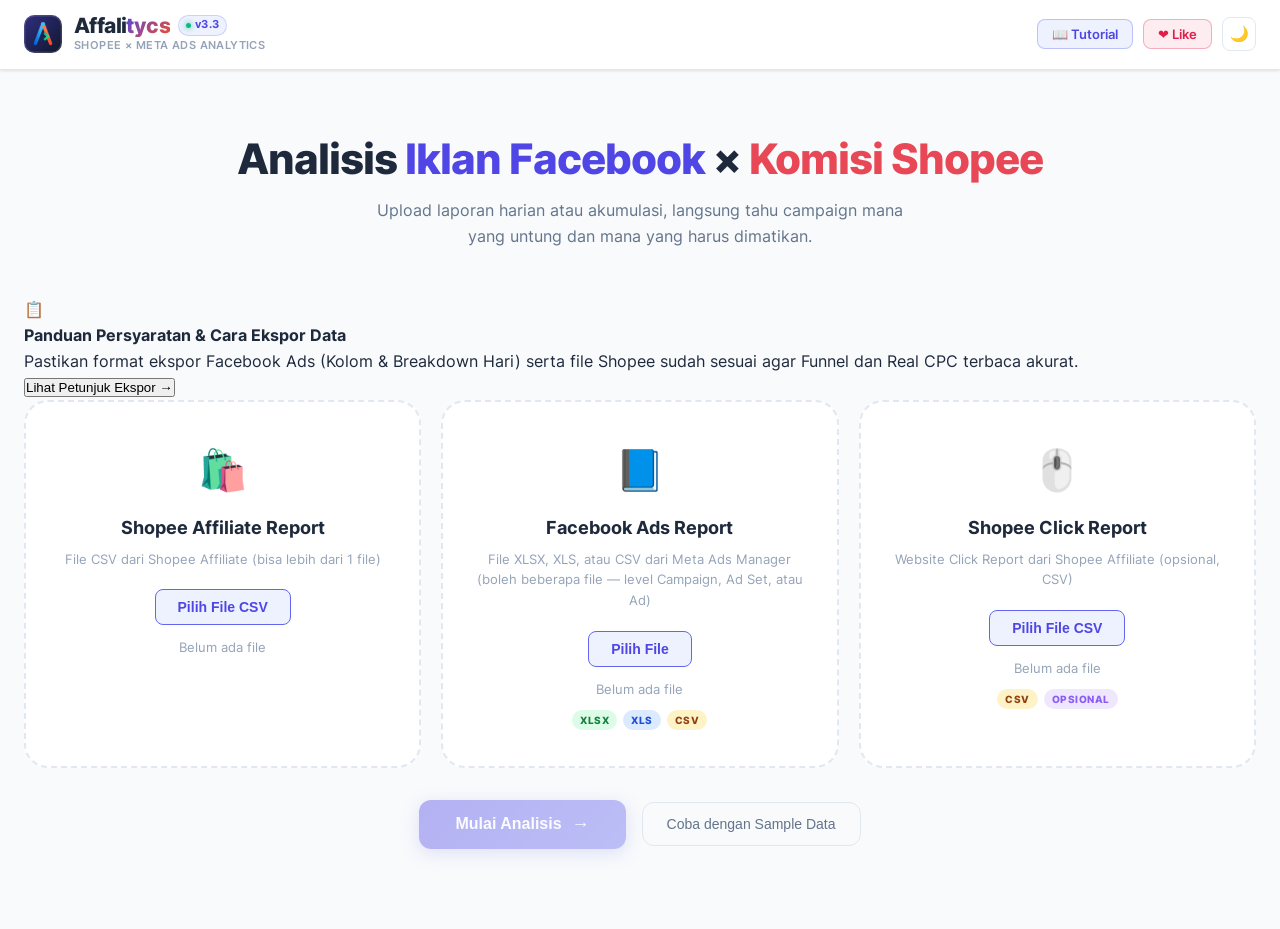
==== index.html @ a9c3dc7d "feat: Affalitycs v3.3 - Like, Tutorial, Custom Fee, Restructured Filter Bar and New Logo" ====
<!DOCTYPE html>
<html lang="id">
<head>
  <meta charset="UTF-8" />
  <meta name="viewport" content="width=device-width, initial-scale=1.0" />
  <title>Affalitycs — Shopee Affiliate × Facebook Ads Dashboard</title>
  <meta name="description" content="Tool analisis ROAS dan profitabilitas untuk Shopee Affiliate yang menggunakan Facebook Ads. Upload dua file, langsung dapat insight." />
  <link rel="icon" href="data:image/svg+xml,%3Csvg xmlns='http://www.w3.org/2000/svg' viewBox='0 0 40 40'%3E%3Crect width='40' height='40' rx='10' fill='%231e1b4b'/%3E%3Cpath d='M12 30L19.5 10.5' stroke='%2338bdf8' stroke-width='3.5' stroke-linecap='round'/%3E%3Cpath d='M20.5 10.5L28 30' stroke='%23ee4d2d' stroke-width='3.5' stroke-linecap='round'/%3E%3Cpath d='M15 22.5H25' stroke='%2310b981' stroke-width='3' stroke-linecap='round'/%3E%3Cpath d='M22.5 19.5L25.5 22.5L22.5 25.5' stroke='%2310b981' stroke-width='2.5' stroke-linecap='round' stroke-linejoin='round'/%3E%3Ccircle cx='20' cy='9.5' r='2' fill='%2338bdf8'/%3E%3C/svg%3E" />
  <link rel="stylesheet" href="style.css?v=20260904n" />
</head>
<body>
  <!-- HEADER -->
  <header class="site-header">
    <div class="container">
      <div class="logo">
        <div class="brand-mark">
          <svg class="brand-icon" viewBox="0 0 40 40" fill="none" xmlns="http://www.w3.org/2000/svg">
            <defs>
              <linearGradient id="bg-grad" x1="0%" y1="0%" x2="100%" y2="100%">
                <stop offset="0%" stop-color="#312e81" />
                <stop offset="100%" stop-color="#0f172a" />
              </linearGradient>
              <linearGradient id="fb-grad" x1="0%" y1="100%" x2="50%" y2="0%">
                <stop offset="0%" stop-color="#0064e0" />
                <stop offset="100%" stop-color="#38bdf8" />
              </linearGradient>
              <linearGradient id="shopee-grad" x1="50%" y1="0%" x2="100%" y2="100%">
                <stop offset="0%" stop-color="#ff7a45" />
                <stop offset="100%" stop-color="#ee4d2d" />
              </linearGradient>
              <linearGradient id="growth-grad" x1="0%" y1="0%" x2="100%" y2="0%">
                <stop offset="0%" stop-color="#10b981" />
                <stop offset="100%" stop-color="#34d399" />
              </linearGradient>
            </defs>
            <rect width="40" height="40" rx="11" fill="url(#bg-grad)" />
            <rect x="0.75" y="0.75" width="38.5" height="38.5" rx="10.25" stroke="rgba(255,255,255,0.15)" stroke-width="1.5" />
            <path d="M12 30L18.5 10C18.8 9 19.5 8.5 20 8.5C20.5 8.5 21.2 9 21.5 10L28 30" stroke="rgba(255,255,255,0.08)" stroke-width="3.5" stroke-linecap="round" />
            <path d="M12 30L19.5 10.5" stroke="url(#fb-grad)" stroke-width="3.5" stroke-linecap="round" />
            <path d="M20.5 10.5L28 30" stroke="url(#shopee-grad)" stroke-width="3.5" stroke-linecap="round" />
            <circle cx="20" cy="9.5" r="2.2" fill="#38bdf8" />
            <path d="M15 22.5H25" stroke="url(#growth-grad)" stroke-width="3" stroke-linecap="round" />
            <path d="M22 19.5L25.5 22.5L22 25.5" stroke="url(#growth-grad)" stroke-width="2.5" stroke-linecap="round" stroke-linejoin="round" />
          </svg>
        </div>
        <div class="logo-details">
          <div class="logo-brand-row">
            <span class="logo-text">Affali<span class="logo-accent">tycs</span></span>
            <span class="logo-badge">v3.3</span>
          </div>
          <span class="logo-subline">Shopee × Meta Ads Analytics</span>
        </div>
      </div>
      <div class="header-meta">
        <button type="button" class="btn-header-action btn-tutorial" onclick="openTutorialModal()" title="Tutorial & Panduan Penggunaan">📖 Tutorial</button>
        <button type="button" class="btn-header-action btn-like" onclick="openLikeModal()" title="Doa & Dukungan untuk Pembuat">❤️ Like</button>
        <button type="button" class="theme-toggle" id="theme-toggle" onclick="toggleTheme()" title="Ganti tema terang/gelap">🌙</button>
      </div>
    </div>
  </header>

  <!-- UPLOAD SECTION -->
  <section id="section-upload" class="section-upload">
    <div class="container">
      <div class="upload-hero">
        <h1>Analisis <span class="accent">Iklan Facebook</span> × <span class="accent2">Komisi Shopee</span></h1>
        <p class="upload-subtitle">Upload laporan harian atau akumulasi, langsung tahu campaign mana yang untung dan mana yang harus dimatikan.</p>
      </div>

      <!-- BANNER LANJUTKAN SESI -->
      <div id="resume-banner" class="resume-banner" style="display:none">
        <div class="resume-icon">💾</div>
        <div class="resume-text" id="resume-text"></div>
        <div class="resume-actions">
          <button class="btn-analyze" style="padding:9px 18px;font-size:14px" onclick="restoreSession()">Lanjutkan Sesi →</button>
          <button class="btn-demo" onclick="dismissResume()">Mulai Baru</button>
        </div>
      </div>

      <div class="guide-banner">
        <div class="guide-banner-info">
          <span class="guide-banner-icon">📋</span>
          <div>
            <strong>Panduan Persyaratan & Cara Ekspor Data</strong>
            <p>Pastikan format ekspor Facebook Ads (Kolom & Breakdown Hari) serta file Shopee sudah sesuai agar Funnel dan Real CPC terbaca akurat.</p>
          </div>
        </div>
        <button type="button" class="btn-guide" onclick="openGuideModal()">Lihat Petunjuk Ekspor →</button>
      </div>

      <div class="upload-grid">
        <!-- Shopee Affiliate CSV -->
        <div class="upload-card" id="drop-shopee">
          <div class="upload-icon">🛍️</div>
          <div class="upload-label">Shopee Affiliate Report</div>
          <div class="upload-hint">File CSV dari Shopee Affiliate (bisa lebih dari 1 file)</div>
          <input type="file" id="file-shopee" accept=".csv" multiple hidden />
          <button class="btn-upload" onclick="document.getElementById('file-shopee').click()">Pilih File CSV</button>
          <div class="upload-status" id="status-shopee">Belum ada file</div>
        </div>

        <!-- Facebook Ads XLSX / XLS / CSV -->
        <div class="upload-card" id="drop-fb">
          <div class="upload-icon">📘</div>
          <div class="upload-label">Facebook Ads Report</div>
          <div class="upload-hint">File XLSX, XLS, atau CSV dari Meta Ads Manager (boleh beberapa file — level Campaign, Ad Set, atau Ad)</div>
          <input type="file" id="file-fb" accept=".xlsx,.xls,.csv" multiple hidden />
          <button class="btn-upload" onclick="document.getElementById('file-fb').click()">Pilih File</button>
          <div class="upload-status" id="status-fb">Belum ada file</div>
          <div class="upload-format-tags">
            <span class="format-tag xlsx">XLSX</span>
            <span class="format-tag xls">XLS</span>
            <span class="format-tag csv">CSV</span>
          </div>
        </div>

        <!-- Shopee Website Click Report -->
        <div class="upload-card" id="drop-clicks">
          <div class="upload-icon">🖱️</div>
          <div class="upload-label">Shopee Click Report</div>
          <div class="upload-hint">Website Click Report dari Shopee Affiliate (opsional, CSV)</div>
          <input type="file" id="file-clicks" accept=".csv" multiple hidden />
          <button class="btn-upload" onclick="document.getElementById('file-clicks').click()">Pilih File CSV</button>
          <div class="upload-status" id="status-clicks">Belum ada file</div>
          <div class="upload-format-tags">
            <span class="format-tag csv">CSV</span>
            <span class="format-tag" style="background:rgba(139,92,246,0.15);color:#8b5cf6">OPSIONAL</span>
          </div>
        </div>
      </div>

      <div class="upload-actions">
        <button class="btn-analyze" id="btn-analyze" disabled onclick="runAnalysis()">
          <span>Mulai Analisis</span>
          <span class="btn-arrow">→</span>
        </button>
        <button class="btn-demo" onclick="loadDemoData()">Coba dengan Sample Data</button>
      </div>
    </div>
  </section>

  <!-- GUIDE MODAL -->
  <div id="guide-modal" class="modal-overlay" style="display:none">
    <div class="modal-box guide-modal-box">
      <div class="modal-header">
        <div style="display:flex;justify-content:space-between;align-items:center;">
          <h2>📘 Panduan Persyaratan Data Affalitycs</h2>
          <button type="button" class="modal-close" onclick="closeGuideModal()">✕</button>
        </div>
        <p>Ikuti checklist berikut saat mengunduh data agar semua metrik (Campaign, Ad Set, Ad, Real CPC, dan Kebocoran Trafik) terhitung otomatis.</p>
      </div>
      <div class="guide-modal-content">
        <!-- Section 1: Facebook Ads -->
        <div class="guide-card">
          <div class="guide-card-head">
            <span class="guide-badge fb">1. Facebook Ads Report</span>
            <span class="guide-req wajib">WAJIB</span>
          </div>
          <ol class="guide-steps">
            <li>Buka <strong>Meta Ads Manager</strong> lalu masuk ke tab <strong>Iklan (Ads)</strong>.</li>
            <li>Buka menu <strong>Kolom (Columns)</strong> ➔ pilih <strong>Sesuaikan Kolom (Customize Columns)</strong>.</li>
            <li>Centang kolom-kolom berikut:
              <div class="guide-tags">
                <span class="gtag">Campaign name</span>
                <span class="gtag">Ad set name</span>
                <span class="gtag">Ad name (Tag Shopee)</span>
                <span class="gtag">Amount spent</span>
                <span class="gtag">Link clicks</span>
                <span class="gtag">Landing page views</span>
                <span class="gtag">Impressions</span>
                <span class="gtag">CPC</span>
                <span class="gtag">CTR</span>
              </div>
            </li>
            <li>Buka menu <strong>Rincian (Breakdown)</strong> ➔ <strong>Berdasarkan Waktu (By Time)</strong> ➔ pilih <strong>Hari (Day)</strong> <em>(sangat disarankan untuk akurasi harian)</em>.</li>
            <li>Klik tombol <strong>Ekspor</strong> ➔ simpan dalam format <code>.xlsx</code> atau <code>.csv</code>.</li>
          </ol>
        </div>

        <!-- Section 2: Shopee Conversion Report -->
        <div class="guide-card">
          <div class="guide-card-head">
            <span class="guide-badge shopee">2. Shopee Affiliate Report (Komisi)</span>
            <span class="guide-req wajib">WAJIB</span>
          </div>
          <ol class="guide-steps">
            <li>Buka portal <strong>Shopee Affiliate Program</strong>.</li>
            <li>Pilih menu <strong>Laporan</strong> ➔ <strong>Laporan Konversi</strong>.</li>
            <li>Tentukan <strong>rentang tanggal</strong> yang sama dengan periode iklan Facebook Anda.</li>
            <li>Pastikan saat membuat link affiliate, Anda menyematkan Sub_ID pada <code>Tag_link1</code> atau <code>Tag_link3</code> (contoh: <code>gacoan01</code>, <code>pamper03</code>).</li>
            <li>Klik tombol <strong>Ekspor</strong> dan unduh file <code>.csv</code>.</li>
          </ol>
        </div>

        <!-- Section 3: Shopee Click Report -->
        <div class="guide-card">
          <div class="guide-card-head">
            <span class="guide-badge clicks">3. Shopee Website Click Report</span>
            <span class="guide-req opsional">SANGAT DISARANKAN</span>
          </div>
          <ol class="guide-steps">
            <li>Di portal <strong>Shopee Affiliate Program</strong>, buka menu <strong>Laporan</strong> ➔ <strong>Laporan Klik Situs Web</strong>.</li>
            <li>Pilih rentang tanggal yang sama lalu klik <strong>Ekspor</strong> (file <code>.csv</code>).</li>
            <li><strong>Manfaat file ini:</strong> Mengukur berapa klik iklan FB yang <em>benar-benar mendarat</em> di Shopee untuk menghitung <strong>Real CPC</strong> dan <strong>% Klik Hilang (Bocor)</strong> secara akurat.</li>
          </ol>
        </div>
      </div>
      <div class="modal-actions">
        <button type="button" class="btn-primary" onclick="closeGuideModal()">Saya Mengerti, Tutup Panduan</button>
      </div>
    </div>
  </div>

  <!-- LIKE & SUPPORT MODAL -->
  <div id="like-modal" class="modal-overlay" style="display:none">
    <div class="modal-box like-modal-box">
      <div class="like-modal-content">
        <div class="like-heart-icon">❤️</div>
        <h2>Terima Kasih Banyak!</h2>
        <p class="like-main-text">
          Jika tools <strong>Affalitycs</strong> ini bermanfaat untuk memantau performa iklan dan mengoptimalkan komisi Shopee Affiliate Anda, <strong>cukup doakan saja pembuat agar senantiasa diberikan kesehatan jasmani & rohani, keberkahan rezeki, serta kemudahan dalam berkarya.</strong>
        </p>
        <div class="like-prayer-quote">
          🤲 <em>"Semoga ikhtiar dan bisnis affiliate kita semua dilipatgandakan hasilnya serta membawa berkah berlimpah."</em>
        </div>
        <div class="like-modal-actions">
          <button type="button" class="btn-primary btn-prayer" onclick="submitPrayer()">Aamiin Ya Rabbal Alamin 🤲</button>
          <button type="button" class="btn-ghost" onclick="closeLikeModal()">Tutup</button>
        </div>
      </div>
    </div>
  </div>

  <!-- TUTORIAL MODAL -->
  <div id="tutorial-modal" class="modal-overlay" style="display:none">
    <div class="modal-box tutorial-modal-box">
      <div class="modal-header">
        <div style="display:flex;justify-content:space-between;align-items:center;">
          <h2>📖 Tutorial & Petunjuk Penggunaan Affalitycs</h2>
          <button type="button" class="modal-close" onclick="closeTutorialModal()">✕</button>
        </div>
        <p>Panduan praktis mulai dari persiapan data hingga strategi membaca dashboard untuk meningkatkan profit affiliate Anda.</p>
      </div>
      <div class="tutorial-modal-content">
        
        <!-- Tab Nav Tutorial -->
        <div class="tutorial-tabs">
          <button type="button" class="tut-tab-btn active" onclick="switchTutTab('tut-data', this)">📥 1. Siapkan File</button>
          <button type="button" class="tut-tab-btn" onclick="switchTutTab('tut-funnel', this)">🔍 2. Funnel & Bocor</button>
          <button type="button" class="tut-tab-btn" onclick="switchTutTab('tut-master', this)">📊 3. Master Decision</button>
          <button type="button" class="tut-tab-btn" onclick="switchTutTab('tut-features', this)">⚡ 4. Fitur Cepat</button>
        </div>

        <!-- Tab 1: Persiapan Data -->
        <div id="tut-data" class="tut-pane active">
          <div class="guide-card">
            <div class="guide-card-head">
              <span class="guide-badge fb">📘 1. Facebook Ads Report</span>
              <span class="guide-req wajib">WAJIB</span>
            </div>
            <p style="font-size:13px;color:var(--text-secondary);margin-bottom:8px;">Ekspor dari <strong>Meta Ads Manager</strong> pada level <strong>Iklan (Ads)</strong>:</p>
            <ol class="guide-steps">
              <li>Buka menu <strong>Kolom</strong> ➔ <strong>Sesuaikan Kolom</strong> ➔ Centang: <code>Campaign name</code>, <code>Ad set name</code>, <code>Ad name</code>, <code>Amount spent</code>, <code>Link clicks</code>, <code>Landing page views</code>, <code>Impressions</code>, <code>CPC</code>, <code>CTR</code>.</li>
              <li>Buka menu <strong>Rincian (Breakdown)</strong> ➔ <strong>Berdasarkan Waktu</strong> ➔ pilih <strong>Hari (Day)</strong>.</li>
              <li>Klik <strong>Ekspor</strong> ➔ simpan format <code>.xlsx</code> atau <code>.csv</code>.</li>
            </ol>
          </div>

          <div class="guide-card" style="margin-top:12px;">
            <div class="guide-card-head">
              <span class="guide-badge shopee">🛍️ 2. Shopee Affiliate Report (Komisi)</span>
              <span class="guide-req wajib">WAJIB</span>
            </div>
            <p style="font-size:13px;color:var(--text-secondary);margin-bottom:8px;">Ekspor dari portal <strong>Shopee Affiliate Program</strong>:</p>
            <ol class="guide-steps">
              <li>Pilih menu <strong>Laporan</strong> ➔ <strong>Laporan Konversi</strong>.</li>
              <li>Tentukan rentang tanggal yang sama dengan iklan FB Anda ➔ Klik <strong>Ekspor (.csv)</strong>.</li>
              <li><em>Tips:</em> Saat membuat link affiliate di Shopee, sematkan Sub_ID pada <code>Tag_link1</code> (contoh: <code>gacoan01</code>, <code>pamper03</code>) yang cocok dengan nama Ad Facebook Anda.</li>
            </ol>
          </div>

          <div class="guide-card" style="margin-top:12px;">
            <div class="guide-card-head">
              <span class="guide-badge clicks">🌐 3. Shopee Website Click Report</span>
              <span class="guide-req opsional">SANGAT DISARANKAN</span>
            </div>
            <p style="font-size:13px;color:var(--text-secondary);margin-bottom:8px;">Dari portal Shopee Affiliate ➔ menu <strong>Laporan Klik Situs Web</strong> ➔ Ekspor (.csv).</p>
            <p style="font-size:12.5px;color:var(--text-muted);"><em>Fungsi vital:</em> Mengukur berapa klik FB yang benar-benar mendarat di Shopee untuk menghitung <strong>Real CPC</strong> dan <strong>% Kebocoran Trafik</strong>.</p>
          </div>
        </div>

        <!-- Tab 2: Funnel & Kebocoran -->
        <div id="tut-funnel" class="tut-pane" style="display:none;">
          <div class="guide-card">
            <h4 style="font-size:14.5px;font-weight:700;color:var(--text-primary);margin-bottom:6px;">🔍 Memahami Funnel Konversi 3-Tahap</h4>
            <p style="font-size:13px;color:var(--text-secondary);line-height:1.6;">
              Banyak pengiklan FB hanya terpaku pada <strong>CPC FB murah</strong> (misal Rp 100/klik), tetapi tidak menyadari banyak klik yang gagal memuat link Shopee.
            </p>
            <div style="background:var(--bg-card);border:1px solid var(--border);border-radius:10px;padding:12px 16px;margin:12px 0;font-size:13px;line-height:1.6;">
              <div><strong>1. Klik Iklan FB</strong> ➔ Jumlah klik link yang dicatat Meta.</div>
              <div style="color:var(--accent-red);margin:4px 0 4px 16px;">⬇ <em>Kebocoran (% Bocor): Pengunjung mental di tengah jalan sebelum membuka Shopee.</em></div>
              <div><strong>2. Klik Sampai Shopee</strong> ➔ Pengunjung yang sukses membuka halaman produk di Shopee.</div>
              <div style="color:var(--primary);margin:4px 0 4px 16px;">⬇ <em>Shopee CVR: Rasio checkout dari pengunjung yang sudah masuk.</em></div>
              <div><strong>3. Pesanan (Orders)</strong> ➔ Pesanan valid yang menghasilkan komisi affiliate.</div>
            </div>
            <p style="font-size:13px;color:var(--text-secondary);">
              <strong>Real CPC</strong> = Biaya riil per 1 pengunjung yang mendarat di Shopee. Jika kebocoran tinggi (misal 50%), maka Real CPC Anda sebenarnya 2x lipat lebih mahal daripada CPC FB!
            </p>
          </div>
        </div>

        <!-- Tab 3: Master Decision Table -->
        <div id="tut-master" class="tut-pane" style="display:none;">
          <div class="guide-card">
            <h4 style="font-size:14.5px;font-weight:700;color:var(--text-primary);margin-bottom:6px;">📊 Cara Mengevaluasi Iklan di Master Table</h4>
            <ul class="guide-steps">
              <li><strong>Kolom Campaign Sticky</strong>: Saat menggeser tabel ke kanan, nama campaign tetap terkunci di kiri.</li>
              <li><strong>Alur Funnel Alami</strong>: <code>Spend</code> ➔ <code>Klik FB</code> ➔ <code>Klik Shopee</code> ➔ <code>% Bocor</code> ➔ <code>Orders</code> ➔ <code>CPC FB</code> ➔ <code>Real CPC</code> ➔ <code>CPO</code> ➔ <code>Komisi</code> ➔ <code>Profit</code> ➔ <code>ROAS</code>.</li>
              <li><strong>Default Sort Spend Terbesar</strong>: Iklan dengan biaya terbesar otomatis di atas karena memiliki risiko modal tertinggi.</li>
              <li><strong>Indikator ROAS</strong>:
                <br>• <span style="color:#10b981;font-weight:700;">ROAS ≥ 2x (Hijau)</span>: Sangat menguntungkan, siap scale up budget.
                <br>• <span style="color:#f59e0b;font-weight:700;">ROAS 1x - 2x (Kuning)</span>: Break-even / untung tipis, optimasi materi iklan & kebocoran link.
                <br>• <span style="color:#ef4444;font-weight:700;">ROAS &lt; 1x (Merah)</span>: Rugi (biaya iklan melebihi komisi), pertimbangkan untuk dimatikan.
              </li>
            </ul>
          </div>
        </div>

        <!-- Tab 4: Fitur Cepat -->
        <div id="tut-features" class="tut-pane" style="display:none;">
          <div class="guide-card">
            <h4 style="font-size:14.5px;font-weight:700;color:var(--text-primary);margin-bottom:6px;">⚡ Fitur Cepat untuk Optimasi Harian</h4>
            <div style="display:flex;flex-direction:column;gap:12px;margin-top:10px;">
              <div>
                <strong style="color:var(--primary);">🎯 Drill-Down Campaign ke Produk:</strong>
                <p style="font-size:13px;color:var(--text-secondary);margin:2px 0 0;">Klik nama campaign di kolom pertama Master Table (misal <code>cp03 ↗</code>). Layar akan otomatis menggulir ke Tabel Produk dan menyaring produk yang terjual lewat campaign tersebut.</p>
              </div>
              <div>
                <strong style="color:#10b981;">📋 Salin Ringkasan (WA):</strong>
                <p style="font-size:13px;color:var(--text-secondary);margin:2px 0 0;">Klik tombol Salin Ringkasan di bar atas. Semua ringkasan performa otomatis tersalin rapi dengan format WhatsApp siap kirim ke tim/grup.</p>
              </div>
              <div>
                <strong style="color:#f59e0b;">➕ Custom Pajak / Fee Akun (%):</strong>
                <p style="font-size:13px;color:var(--text-secondary);margin:2px 0 0;">Jika Anda menyewa akun agency (misal fee 5%) atau terkena PPN 11%, masukkan persentasenya di kotak input. Seluruh biaya, profit, dan ROAS langsung terhitung ulang secara presisi.</p>
              </div>
              <div>
                <strong style="color:#8b5cf6;">🕒 Jam Emas (Golden Hours):</strong>
                <p style="font-size:13px;color:var(--text-secondary);margin:2px 0 0;">Pantau jam berapa klik pengunjung berkonversi menjadi pesanan (00 - 23 WIB) untuk menentukan jadwal tayang iklan yang paling menguntungkan.</p>
              </div>
            </div>
          </div>
        </div>

      </div>
      <div class="modal-actions">
        <button type="button" class="btn-primary" onclick="closeTutorialModal()">Tutup Tutorial</button>
      </div>
    </div>
  </div>

  <!-- MAPPING MODAL -->
  <div id="mapping-modal" class="modal-overlay" style="display:none">
    <div class="modal-box">
      <div class="modal-header">
        <h2>🔗 Hubungkan Tag Shopee & Iklan Facebook (Mapping)</h2>
        <p>Beberapa Tag dari Shopee (<code>Tag_link1</code> / <code>Tag_link3</code>) tidak cocok otomatis dengan nama di Facebook Ads. Tentukan pasangannya di bawah ini agar <strong>Spend & Komisi</strong> terhubung, atau klik <strong>Lewati</strong> jika tag tersebut adalah traffic organik.</p>
      </div>
      <div id="mapping-rows" class="mapping-rows"></div>
      <div class="modal-actions">
        <button class="btn-secondary" onclick="skipMapping()">Lewati (Gunakan Tag Apa Adanya)</button>
        <button class="btn-primary" onclick="applyMapping()">Terapkan Mapping →</button>
      </div>
    </div>
  </div>

  <!-- DASHBOARD -->
  <section id="section-dashboard" class="section-dashboard" style="display:none">
    <div class="container">

      <!-- Control Bar -->
      <div class="filter-bar">
        <div class="filter-group">
          <!-- 1. Range Picker Tanggal -->
          <div class="range-wrap">
            <button type="button" class="range-btn" id="range-btn" onclick="toggleRangePicker(event)" title="Pilih rentang tanggal data untuk dianalisis">📅 Semua tanggal</button>
            <div class="range-panel" id="range-panel" style="display:none"></div>
          </div>

          <!-- 2. Input Pajak / Fee Kustom -->
          <div class="tax-fee-wrap" title="Tambahan biaya iklan (misal: PPN 11%, sewa akun agency, fee payment, dll.)">
            <span class="tax-fee-label">➕ Pajak / Fee:</span>
            <div class="tax-fee-input-box">
              <input type="number" id="tax-fee-input" min="0" max="100" step="0.5" value="0" placeholder="0" oninput="applyFilters()" />
              <span class="tax-fee-pct">%</span>
            </div>
          </div>

          <!-- 3. Toggle Order Valid Saja -->
          <label class="valid-orders-wrap" title="Order berstatus Belum Dibayar / Dibatalkan / Dikembalikan tidak dihitung sebagai pesanan">
            <input type="checkbox" id="valid-orders-toggle" checked onchange="applyFilters()" />
            <span>Order valid saja</span>
          </label>

          <!-- 4. Tombol Reset Filter Cepat -->
          <button type="button" class="btn-reset-filter" onclick="resetFilters()" title="Reset semua filter tanggal dan fee ke default">↺ Reset</button>

          <!-- Hidden Date Inputs (Sumber Kebenaran Filter) -->
          <input type="date" id="filter-start" style="display:none" />
          <input type="date" id="filter-end" style="display:none" />
        </div>

        <div class="filter-actions">
          <button class="btn-ghost btn-copy-wa" onclick="copyWaSummary()" title="Salin ringkasan laporan ke format WhatsApp / Catatan">📋 Salin Ringkasan (WA)</button>
          <button class="btn-ghost" onclick="exportExcel()" title="Unduh laporan lengkap dalam format Excel .xlsx">📗 Excel</button>
          
          <!-- Dropdown Tindakan Tambahan -->
          <div class="dropdown-wrap" id="dropdown-more-wrap">
            <button type="button" class="btn-ghost dropdown-trigger" onclick="toggleMoreMenu(event)" title="Menu tindakan tambahan">⋯ Lainnya ▾</button>
            <div class="dropdown-menu" id="dropdown-more-menu" style="display:none;">
              <button type="button" class="dropdown-item" onclick="openMapping(); closeMoreMenu();">
                <span>⚙️</span> Hubungkan Tag (Mapping)
              </button>
              <button type="button" class="dropdown-item" onclick="window.print(); closeMoreMenu();">
                <span>🖨️</span> Cetak / Simpan PDF
              </button>
              <div class="dropdown-divider"></div>
              <button type="button" class="dropdown-item" onclick="backupData(); closeMoreMenu();">
                <span>💾</span> Backup Data (.json)
              </button>
              <button type="button" class="dropdown-item" onclick="document.getElementById('restore-file').click(); closeMoreMenu();">
                <span>📂</span> Restore Data (.json)
              </button>
            </div>
          </div>

          <button class="btn-ghost danger" onclick="resetAll()" title="Kembali ke halaman upload dan ganti file">↩️ Upload Ulang</button>
          <input type="file" id="restore-file" accept=".json,application/json" style="display:none" onchange="if (this.files[0]) restoreData(this.files[0]); this.value='';" />
        </div>
      </div>

      <!-- SANITY WARNINGS -->
      <div id="sanity-warnings" class="sanity-warnings" style="display:none"></div>

      <!-- SMART REPORT -->
      <div id="smart-report" class="smart-report" style="display:none"></div>

      <!-- KPI CARDS -->
      <div class="kpi-grid" id="kpi-grid"></div>

      <!-- SECTION JUMP NAV -->
      <nav class="section-nav" id="section-nav">
        <a href="#sec-campaign" class="nav-pill active" onclick="scrollToSection('sec-campaign', event)">🎯 Evaluasi Campaign & Funnel</a>
        <a href="#sec-product" class="nav-pill" onclick="scrollToSection('sec-product', event)">📦 Detail Produk Terjual</a>
        <a href="#sec-trend" class="nav-pill" onclick="scrollToSection('sec-trend', event)">🕒 Jam Emas & Tren Waktu</a>
      </nav>

      <!-- SECTION 1: KEPUTUSAN CAMPAIGN & FUNNEL -->
      <section id="sec-campaign" class="dashboard-section">
        <!-- Funnel Kebocoran 3-Tahap -->
        <div class="chart-row">
          <div class="chart-card wide">
            <div class="chart-title">🔍 Funnel Konversi Trafik: Klik Iklan FB ➔ Sampai Shopee ➔ Order
              <span class="chart-hint">(Pantau efisiensi alur: kebocoran link teknis vs konversi belanja riil di toko)</span>
            </div>
            <div id="click-loss-summary" class="click-loss-summary" style="display:none"></div>
            <div class="chart-wrap" id="chart-click-loss" style="margin-top:16px;"></div>
          </div>
        </div>

        <!-- Master Decision Table -->
        <div class="table-card">
          <div class="table-header">
            <div class="table-title">📊 Evaluasi Performa Campaign & Iklan</div>
            <input type="text" class="table-search" placeholder="Cari campaign, ad set, atau tag..." id="search-campaign" oninput="filterCampaignTable()" />
          </div>
          <div class="table-wrap">
            <table id="tbl-campaign">
              <thead>
                <tr>
                  <th onclick="sortTable('tbl-campaign',0)">Campaign ↕</th>
                  <th onclick="sortTable('tbl-campaign',1)">Ad Set ↕</th>
                  <th onclick="sortTable('tbl-campaign',2)">Ad / Tag ↕</th>
                  <th onclick="sortTable('tbl-campaign',3)">Spend (Rp) ↕</th>
                  <th onclick="sortTable('tbl-campaign',4)">Klik FB ↕</th>
                  <th onclick="sortTable('tbl-campaign',5)" title="Jumlah klik tercatat mendarat di Shopee (dari Shopee Click Report atau Landing Page Views)">Klik Shopee ↕</th>
                  <th onclick="sortTable('tbl-campaign',6)" title="Persentase klik iklan yang hilang sebelum sampai ke Shopee">% Bocor ↕</th>
                  <th onclick="sortTable('tbl-campaign',7)">Orders ↕</th>
                  <th onclick="sortTable('tbl-campaign',8)" title="Biaya per link click di FB Ads">CPC FB ↕</th>
                  <th onclick="sortTable('tbl-campaign',9)" title="Biaya riil per pengunjung yang berhasil sampai di Shopee (Spend ÷ Klik Shopee)">Real CPC ↕</th>
                  <th onclick="sortTable('tbl-campaign',10)" title="Cost per Order (Spend ÷ Orders)">CPO (Rp) ↕</th>
                  <th onclick="sortTable('tbl-campaign',11)">Komisi (Rp) ↕</th>
                  <th onclick="sortTable('tbl-campaign',12)">Profit (Rp) ↕</th>
                  <th onclick="sortTable('tbl-campaign',13)">ROAS ↕</th>
                  <th>Status</th>
                </tr>
              </thead>
              <tbody id="tbody-campaign"></tbody>
              <tfoot id="tfoot-campaign"></tfoot>
            </table>
          </div>
        </div>
      </section>

      <!-- SECTION 2: DETAIL PRODUK TERJUAL -->
      <section id="sec-product" class="dashboard-section">
        <div class="table-card">
          <div class="table-header">
            <div style="display:flex;align-items:center;gap:10px;flex-wrap:wrap;">
              <div class="table-title">📦 Detail per Produk</div>
              <div id="product-filter-chip" style="display:none;" class="filter-chip">
                <span>Filter: <strong id="product-filter-name">-</strong></span>
                <button type="button" onclick="clearProductCampaignFilter()" title="Hapus filter">✕</button>
              </div>
            </div>
            <input type="text" class="table-search" placeholder="Cari produk..." id="search-product" oninput="filterProductTable()" />
          </div>
          <div class="table-wrap">
            <table id="tbl-product">
              <thead>
                <tr>
                  <th onclick="sortTable('tbl-product',0)">Nama Produk ↕</th>
                  <th onclick="sortTable('tbl-product',1)">Kategori ↕</th>
                  <th onclick="sortTable('tbl-product',2)">Orders ↕</th>
                  <th onclick="sortTable('tbl-product',3)">Total Nilai (Rp) ↕</th>
                  <th onclick="sortTable('tbl-product',4)">Komisi (Rp) ↕</th>
                  <th onclick="sortTable('tbl-product',5)">Campaign</th>
                </tr>
              </thead>
              <tbody id="tbody-product"></tbody>
            </table>
          </div>
        </div>

        <!-- Perbandingan ROAS per Campaign dipindahkan ke bawah tabel produk agar tidak melangkahi drill-down -->
        <div class="chart-row" style="margin-top:20px;">
          <div class="chart-card wide">
            <div class="chart-title">📊 Perbandingan ROAS per Campaign <span class="chart-hint">(Komisi / Biaya Iklan)</span></div>
            <div class="chart-wrap" id="chart-roas"></div>
          </div>
        </div>
      </section>

      <!-- SECTION 3: TREN & WAKTU (GOLDEN HOURS) -->
      <section id="sec-trend" class="dashboard-section">
        <!-- Golden Hours: Jam Klik vs Order -->
        <div class="chart-row">
          <div class="chart-card wide">
            <div class="chart-title">🕒 Jam Emas: Distribusi Klik vs Order (00 - 23 WIB)
              <span class="chart-hint">(Waktu klik pengunjung vs waktu pesanan checkout)</span>
            </div>
            <div class="chart-wrap" id="chart-hours"></div>
          </div>
        </div>

        <!-- Orders & Komisi Tren Harian -->
        <div class="chart-row">
          <div class="chart-card">
            <div class="chart-title">Orders per Hari <span class="chart-hint">(per Campaign)</span></div>
            <div class="chart-wrap" id="chart-trend-orders"></div>
          </div>
          <div class="chart-card">
            <div class="chart-title">Komisi Kumulatif per Hari <span class="chart-hint">(Rp)</span></div>
            <div class="chart-wrap" id="chart-trend-komisi"></div>
          </div>
        </div>

        <!-- Diagnostik Trafik: Negara -->
        <div class="chart-row">
          <div class="chart-card wide">
            <div class="chart-title">🌍 Klik per Negara <span class="chart-hint">(dari Shopee Click Report, top 10)</span></div>
            <div class="chart-wrap" id="chart-geo"></div>
          </div>
        </div>

        <div class="chart-row">
          <div class="chart-card wide">
            <div class="chart-title">📈 Perjalanan ROAS <span class="chart-hint">(dari riwayat analisis tersimpan di browser ini)</span>
              <button class="btn-ghost" style="font-size:11px;padding:3px 9px" onclick="clearHistory()">🗑️ Hapus Riwayat</button>
            </div>
            <div class="chart-wrap" id="chart-history-roas"></div>
          </div>
        </div>
      </section>

    </div>
  </section>

  <!-- LOADING OVERLAY -->
  <div id="loading-overlay" style="display:none" class="loading-overlay">
    <div class="loading-box">
      <div class="loading-spinner"></div>
      <div class="loading-text" id="loading-text">Memproses data...</div>
    </div>
  </div>

  <!-- SCRIPTS (semua lokal — aplikasi jalan 100% offline) -->
  <script src="vendor/chart.umd.min.js"></script>
  <script src="vendor/chartjs-plugin-datalabels.min.js"></script>
  <script src="vendor/xlsx.full.min.js"></script>
  <script src="parsers.js?v=20260904a"></script>
  <script src="app.js?v=20260904j"></script>
</body>
</html>
---- style.css ----
/* ============================================
   AFFALITYCS — CSS Design System (Light + Dark)
   Font Inter variabel — file lokal, offline
   ============================================ */

@font-face {
  font-family: 'Inter';
  src: url('vendor/inter-latin-wght-normal.woff2') format('woff2-variations');
  font-weight: 100 900;
  font-style: normal;
  font-display: swap;
}

/* ── DARK THEME ── */
:root[data-theme="dark"] {
  --bg-page: #0f172a;
  --bg-card: #1e293b;
  --bg-header: #16213a;
  --text-primary: #e2e8f0;
  --text-secondary: #94a3b8;
  --text-muted: #64748b;
  --border: #334155;
  --border-light: #26334a;
  --primary-ultra-light: rgba(99, 102, 241, 0.14);
  --shadow-sm: none;
  --shadow-md: 0 4px 16px rgba(0, 0, 0, 0.35);
  --shadow-lg: 0 10px 40px rgba(0, 0, 0, 0.5);
}
:root[data-theme="dark"] body { background: var(--bg-page); }
:root[data-theme="dark"] .sanity-warn { background: rgba(245, 158, 11, 0.1); border-color: rgba(245, 158, 11, 0.35); color: #fbbf24; }
:root[data-theme="dark"] .sanity-info { background: rgba(59, 130, 246, 0.1); border-color: rgba(59, 130, 246, 0.35); color: #93c5fd; }
:root[data-theme="dark"] .badge-gray { background: rgba(148, 163, 184, 0.15); color: #94a3b8; }
:root[data-theme="dark"] .kpi-badge.neu { background: rgba(148, 163, 184, 0.15); color: #94a3b8; }
:root[data-theme="dark"] .action-nodata { background: rgba(148, 163, 184, 0.12); color: #94a3b8; }
:root[data-theme="dark"] .cl-card,
:root[data-theme="dark"] .sr-item { background: rgba(15, 23, 42, 0.55); }
:root[data-theme="dark"] .table-wrap { background: transparent; }
:root[data-theme="dark"] .btn-export { background: transparent; }
:root[data-theme="dark"] .chart-empty { color: var(--text-muted); }

:root {
  --primary: #4f46e5;
  --primary-light: #6366f1;
  --primary-ultra-light: #eef2ff;
  --accent-orange: #f97316;
  --accent-green: #10b981;
  --accent-red: #ef4444;
  --accent-yellow: #f59e0b;
  --accent-blue: #3b82f6;

  --bg-page: #f8fafc;
  --bg-card: #ffffff;
  --bg-header: #ffffff;

  --text-primary: #1e293b;
  --text-secondary: #64748b;
  --text-muted: #94a3b8;
  --text-white: #ffffff;

  --border: #e2e8f0;
  --border-light: #f1f5f9;
  --shadow-sm: 0 1px 3px rgba(0,0,0,0.08), 0 1px 2px rgba(0,0,0,0.04);
  --shadow-md: 0 4px 16px rgba(0,0,0,0.08), 0 2px 6px rgba(0,0,0,0.04);
  --shadow-lg: 0 10px 40px rgba(0,0,0,0.10);

  --radius-sm: 8px;
  --radius-md: 12px;
  --radius-lg: 16px;
  --radius-xl: 24px;

  --font: 'Inter', system-ui, -apple-system, sans-serif;
}

*, *::before, *::after { box-sizing: border-box; margin: 0; padding: 0; }

html { scroll-behavior: smooth; }

body {
  font-family: var(--font);
  background: var(--bg-page);
  color: var(--text-primary);
  min-height: 100vh;
  line-height: 1.6;
}

/* ── CONTAINER ── */
.container {
  max-width: 1280px;
  margin: 0 auto;
  padding: 0 24px;
}

/* ── HEADER ── */
.site-header {
  background: var(--bg-header);
  border-bottom: 1px solid var(--border);
  padding: 14px 0;
  position: sticky;
  top: 0;
  z-index: 100;
  box-shadow: var(--shadow-sm);
}
.site-header .container {
  display: flex;
  align-items: center;
  justify-content: space-between;
}
.logo {
  display: flex;
  align-items: center;
  gap: 12px;
  text-decoration: none;
  cursor: default;
}
.brand-mark {
  width: 38px;
  height: 38px;
  display: flex;
  align-items: center;
  justify-content: center;
  flex-shrink: 0;
  transition: transform 0.2s ease, filter 0.2s ease;
}
.logo:hover .brand-mark {
  transform: scale(1.05);
  filter: drop-shadow(0 4px 12px rgba(99, 102, 241, 0.35));
}
.brand-icon {
  width: 100%;
  height: 100%;
  display: block;
}
.logo-details {
  display: flex;
  flex-direction: column;
  gap: 1px;
}
.logo-brand-row {
  display: flex;
  align-items: center;
  gap: 8px;
}
.logo-text {
  font-size: 21px;
  font-weight: 800;
  color: var(--text-primary);
  letter-spacing: -0.6px;
  line-height: 1.1;
  display: inline-flex;
}
.logo-accent {
  background: linear-gradient(135deg, #4f46e5 0%, #ee4d2d 100%);
  -webkit-background-clip: text;
  -webkit-text-fill-color: transparent;
}
.logo-badge {
  background: var(--primary-ultra-light);
  color: var(--primary);
  border: 1px solid rgba(79, 70, 229, 0.2);
  font-size: 10.5px;
  font-weight: 700;
  padding: 1px 7px;
  border-radius: 999px;
  letter-spacing: 0.3px;
  display: inline-flex;
  align-items: center;
  gap: 4px;
}
.logo-badge::before {
  content: '';
  width: 5px;
  height: 5px;
  border-radius: 50%;
  background: #10b981;
  display: inline-block;
  box-shadow: 0 0 6px #10b981;
}
:root[data-theme="dark"] .logo-badge {
  background: rgba(79, 70, 229, 0.2);
  color: #a5b4fc;
  border-color: rgba(99, 102, 241, 0.35);
}
.logo-subline {
  font-size: 10.5px;
  font-weight: 600;
  color: var(--text-muted);
  letter-spacing: 0.04em;
  text-transform: uppercase;
}

/* ── UPLOAD SECTION ── */
.section-upload {
  padding: 64px 0 80px;
}
.upload-hero {
  text-align: center;
  margin-bottom: 48px;
}
.upload-hero h1 {
  font-size: clamp(28px, 4vw, 42px);
  font-weight: 800;
  line-height: 1.2;
  color: var(--text-primary);
  margin-bottom: 14px;
  letter-spacing: -1px;
}
.accent { color: var(--primary); }
.accent2 { color: #e84855; }
.upload-subtitle {
  font-size: 16px;
  color: var(--text-secondary);
  max-width: 560px;
  margin: 0 auto;
}

.upload-grid {
  display: grid;
  grid-template-columns: 1fr 1fr 1fr;
  gap: 20px;
  margin-bottom: 32px;
}
@media (max-width: 900px) { .upload-grid { grid-template-columns: 1fr 1fr; } }
@media (max-width: 640px) { .upload-grid { grid-template-columns: 1fr; } }

.upload-card {
  background: var(--bg-card);
  border: 2px dashed var(--border);
  border-radius: var(--radius-xl);
  padding: 36px 28px;
  text-align: center;
  transition: border-color 0.2s, box-shadow 0.2s, transform 0.2s;
  cursor: default;
}
.upload-card:hover {
  border-color: var(--primary-light);
  box-shadow: var(--shadow-md);
  transform: translateY(-2px);
}
.upload-card.drag-over {
  border-color: var(--primary);
  background: var(--primary-ultra-light);
}
.upload-card.has-file {
  border-color: var(--accent-green);
  border-style: solid;
}
.upload-icon { font-size: 40px; margin-bottom: 12px; }
.upload-label {
  font-size: 18px;
  font-weight: 700;
  color: var(--text-primary);
  margin-bottom: 6px;
}
.upload-hint {
  font-size: 13px;
  color: var(--text-muted);
  margin-bottom: 20px;
}
.btn-upload {
  background: var(--primary-ultra-light);
  color: var(--primary);
  border: 1.5px solid var(--primary-light);
  padding: 9px 22px;
  border-radius: 8px;
  font-size: 14px;
  font-weight: 600;
  cursor: pointer;
  transition: background 0.2s, transform 0.1s;
}
.btn-upload:hover { background: var(--primary); color: white; transform: scale(1.03); }
.upload-status {
  margin-top: 12px;
  font-size: 13px;
  color: var(--text-muted);
  min-height: 20px;
}
.upload-status.ok { color: var(--accent-green); font-weight: 600; }
.upload-status.error { color: var(--accent-red); }

.upload-actions {
  display: flex;
  align-items: center;
  justify-content: center;
  gap: 16px;
  flex-wrap: wrap;
}

.btn-analyze {
  display: flex;
  align-items: center;
  gap: 10px;
  background: linear-gradient(135deg, var(--primary) 0%, var(--primary-light) 100%);
  color: white;
  border: none;
  padding: 14px 36px;
  border-radius: var(--radius-md);
  font-size: 16px;
  font-weight: 700;
  cursor: pointer;
  transition: opacity 0.2s, transform 0.15s, box-shadow 0.2s;
  box-shadow: 0 4px 16px rgba(79,70,229,0.35);
}
.btn-analyze:not(:disabled):hover {
  transform: translateY(-2px);
  box-shadow: 0 8px 24px rgba(79,70,229,0.4);
}
.btn-analyze:disabled { opacity: 0.4; cursor: not-allowed; }
.btn-arrow { font-size: 18px; transition: transform 0.2s; }
.btn-analyze:not(:disabled):hover .btn-arrow { transform: translateX(4px); }

.btn-demo {
  background: transparent;
  border: 1.5px solid var(--border);
  color: var(--text-secondary);
  padding: 13px 24px;
  border-radius: var(--radius-md);
  font-size: 14px;
  font-weight: 500;
  cursor: pointer;
  transition: border-color 0.2s, color 0.2s;
}
.btn-demo:hover { border-color: var(--primary); color: var(--primary); }

/* ── FILTER BAR ── */
.filter-bar {
  background: var(--bg-card);
  border: 1px solid var(--border);
  border-radius: var(--radius-md);
  padding: 12px 18px;
  display: flex;
  align-items: center;
  justify-content: space-between;
  gap: 16px;
  margin-bottom: 24px;
  box-shadow: var(--shadow-sm);
  flex-wrap: wrap;
}
.filter-group {
  display: flex;
  align-items: center;
  gap: 10px;
  flex-wrap: wrap;
}
.filter-actions {
  display: flex;
  align-items: center;
  gap: 8px;
  flex-wrap: wrap;
  margin-left: auto;
  padding-left: 16px;
  border-left: 1px solid var(--border-light);
}
:root[data-theme="dark"] .filter-actions {
  border-left-color: var(--border);
}

.valid-orders-wrap {
  display: inline-flex;
  align-items: center;
  gap: 7px;
  font-size: 13px;
  font-weight: 600;
  color: var(--text-secondary);
  background: var(--bg-card);
  border: 1.5px solid var(--border);
  padding: 7px 12px;
  border-radius: var(--radius-sm);
  cursor: pointer;
  user-select: none;
  transition: all 0.15s ease;
  white-space: nowrap;
}
.valid-orders-wrap:hover {
  border-color: var(--primary-light);
  color: var(--text-primary);
}
.valid-orders-wrap input[type="checkbox"] {
  accent-color: var(--primary);
  width: 15px;
  height: 15px;
  cursor: pointer;
}

.btn-reset-filter {
  font-size: 12.5px;
  font-weight: 600;
  padding: 7px 12px;
  color: var(--text-muted);
  border-radius: var(--radius-sm);
  background: transparent;
  border: 1.5px dashed var(--border);
  cursor: pointer;
  font-family: var(--font);
  transition: all 0.15s ease;
  white-space: nowrap;
}
.btn-reset-filter:hover {
  color: var(--primary);
  border-color: var(--primary);
  background: var(--primary-ultra-light);
}
:root[data-theme="dark"] .btn-reset-filter:hover {
  background: rgba(79, 70, 229, 0.15);
}

/* ── DROPDOWN MORE MENU ── */
.dropdown-wrap {
  position: relative;
  display: inline-block;
}
.dropdown-trigger {
  font-weight: 600;
  display: inline-flex;
  align-items: center;
  gap: 4px;
}
.dropdown-menu {
  position: absolute;
  top: calc(100% + 6px);
  right: 0;
  z-index: 80;
  background: var(--bg-card);
  border: 1px solid var(--border);
  border-radius: var(--radius-md);
  box-shadow: var(--shadow-lg);
  padding: 6px;
  min-width: 220px;
  display: flex;
  flex-direction: column;
  gap: 2px;
  animation: fadeIn 0.15s ease;
}
:root[data-theme="dark"] .dropdown-menu {
  background: #1e293b;
  border-color: #334155;
  box-shadow: 0 10px 25px -5px rgba(0, 0, 0, 0.5);
}
.dropdown-item {
  display: flex;
  align-items: center;
  gap: 10px;
  padding: 8px 12px;
  border: none;
  background: transparent;
  color: var(--text-primary);
  font-size: 13px;
  font-weight: 500;
  border-radius: 6px;
  cursor: pointer;
  width: 100%;
  text-align: left;
  transition: background 0.15s, color 0.15s;
  font-family: var(--font);
}
.dropdown-item span {
  font-size: 15px;
  display: inline-flex;
  align-items: center;
  justify-content: center;
  width: 20px;
}
.dropdown-item:hover {
  background: var(--primary-ultra-light);
  color: var(--primary);
}
:root[data-theme="dark"] .dropdown-item:hover {
  background: rgba(79, 70, 229, 0.2);
  color: #818cf8;
}
.dropdown-divider {
  height: 1px;
  background: var(--border-light);
  margin: 4px 6px;
}
:root[data-theme="dark"] .dropdown-divider {
  background: #334155;
}

/* ── RANGE PICKER ── */
.range-wrap { position: relative; }
.range-btn {
  font-weight: 600;
  font-size: 13px;
  display: inline-flex;
  align-items: center;
  gap: 8px;
  padding: 7px 13px;
  background: var(--bg-card);
  border: 1.5px solid var(--border);
  border-radius: var(--radius-sm);
  color: var(--text-primary);
  cursor: pointer;
  font-family: var(--font);
  transition: all 0.15s ease;
  white-space: nowrap;
}
.range-btn:hover {
  border-color: var(--primary);
  color: var(--primary);
  background: var(--primary-ultra-light);
}
:root[data-theme="dark"] .range-btn:hover {
  background: rgba(79, 70, 229, 0.15);
  border-color: var(--primary-light);
}
.range-panel {
  position: absolute;
  top: calc(100% + 8px);
  left: 0;
  z-index: 60;
  background: var(--bg-card);
  border: 1px solid var(--border);
  border-radius: 12px;
  box-shadow: var(--shadow-lg);
  padding: 12px;
  width: 292px;
  max-width: calc(100vw - 32px);
}
.rp-presets { display: flex; gap: 6px; flex-wrap: wrap; margin-bottom: 10px; }
.rp-chip {
  font-size: 12px;
  padding: 4px 10px;
  border-radius: 999px;
  border: 1px solid var(--border);
  background: var(--bg-page);
  color: var(--text-secondary);
  cursor: pointer;
  font-family: var(--font);
  transition: all 0.12s;
}
.rp-chip:hover { border-color: var(--primary); color: var(--primary); }
.rp-head { display: flex; align-items: center; justify-content: space-between; margin-bottom: 6px; }
.rp-month { font-weight: 700; font-size: 13px; color: var(--text-primary); }
.rp-nav {
  background: none;
  border: none;
  font-size: 18px;
  line-height: 1;
  cursor: pointer;
  color: var(--text-secondary);
  padding: 2px 10px;
  border-radius: 6px;
}
.rp-nav:hover { color: var(--primary); background: var(--bg-page); }
.rp-grid { display: grid; grid-template-columns: repeat(7, 1fr); gap: 2px; }
.rp-wd { font-size: 10px; color: var(--text-muted); text-align: center; padding: 4px 0; font-weight: 600; }
.rp-day {
  font-size: 12px;
  text-align: center;
  padding: 6px 0;
  border-radius: 8px;
  cursor: pointer;
  color: var(--text-primary);
  border: none;
  background: none;
  font-family: var(--font);
}
.rp-day:hover { background: var(--primary-ultra-light); }
.rp-day.muted { color: var(--text-muted); opacity: 0.45; }
.rp-day.inrange { background: var(--primary-ultra-light); border-radius: 0; }
.rp-day.sel { background: var(--primary); color: #fff; font-weight: 700; }
.rp-day.today { box-shadow: inset 0 0 0 1px var(--primary); }
.rp-foot { font-size: 11px; color: var(--text-muted); margin-top: 8px; text-align: center; }
.date-input {
  border: 1.5px solid var(--border);
  border-radius: 8px;
  padding: 7px 12px;
  font-size: 13px;
  font-family: var(--font);
  color: var(--text-primary);
  background: var(--bg-page);
}
.date-input:focus { outline: none; border-color: var(--primary); }

.btn-ghost {
  background: transparent;
  border: 1.5px solid var(--border);
  color: var(--text-secondary);
  padding: 7px 14px;
  border-radius: 8px;
  font-size: 13px;
  font-weight: 500;
  cursor: pointer;
  transition: all 0.15s;
  font-family: var(--font);
}
.btn-ghost:hover { border-color: var(--primary); color: var(--primary); }
.btn-ghost.danger:hover { border-color: var(--accent-red); color: var(--accent-red); }

/* ── KPI GRID ── */
.kpi-grid {
  display: grid;
  grid-template-columns: repeat(auto-fit, minmax(200px, 1fr));
  gap: 16px;
  margin-bottom: 24px;
}
.kpi-card {
  background: var(--bg-card);
  border: 1px solid var(--border);
  border-radius: var(--radius-lg);
  padding: 20px 22px;
  box-shadow: var(--shadow-sm);
  transition: transform 0.15s, box-shadow 0.15s;
  position: relative;
  overflow: hidden;
}
.kpi-card:hover { transform: translateY(-2px); box-shadow: var(--shadow-md); }
.kpi-card::before {
  content: '';
  position: absolute;
  top: 0; left: 0; right: 0;
  height: 3px;
  border-radius: 8px 8px 0 0;
}
.kpi-card.blue::before { background: var(--accent-blue); }
.kpi-card.green::before { background: var(--accent-green); }
.kpi-card.orange::before { background: var(--accent-orange); }
.kpi-card.purple::before { background: var(--primary); }
.kpi-card.red::before { background: var(--accent-red); }
.kpi-card.yellow::before { background: var(--accent-yellow); }

.kpi-label {
  font-size: 12px;
  font-weight: 600;
  color: var(--text-muted);
  text-transform: uppercase;
  letter-spacing: 0.5px;
  margin-bottom: 6px;
}
.kpi-value {
  font-size: 26px;
  font-weight: 800;
  color: var(--text-primary);
  letter-spacing: -1px;
  line-height: 1;
  margin-bottom: 4px;
}
.kpi-sub {
  font-size: 12px;
  color: var(--text-muted);
}
.kpi-badge {
  display: inline-block;
  font-size: 11px;
  font-weight: 700;
  padding: 2px 8px;
  border-radius: 20px;
  margin-top: 6px;
}
.kpi-badge.pos { background: #dcfce7; color: #16a34a; }
.kpi-badge.neg { background: #fee2e2; color: #dc2626; }
.kpi-badge.neu { background: #f1f5f9; color: #64748b; }

/* ── DASHBOARD SECTION ── */
.section-dashboard { padding: 24px 0 64px; }

/* ── SECTION NAV (QUICK JUMP PILLS) ── */
.section-nav {
  display: flex;
  gap: 8px;
  margin-bottom: 24px;
  background: var(--bg-card);
  border: 1px solid var(--border);
  border-radius: var(--radius-md);
  padding: 6px 10px;
  box-shadow: var(--shadow-sm);
  position: sticky;
  top: 60px;
  z-index: 90;
  backdrop-filter: blur(10px);
  flex-wrap: wrap;
}
:root[data-theme="dark"] .section-nav {
  background: rgba(30, 41, 59, 0.94);
  border-color: var(--border);
}
.nav-pill {
  padding: 8px 18px;
  border-radius: 8px;
  font-size: 13px;
  font-weight: 600;
  color: var(--text-secondary);
  text-decoration: none;
  cursor: pointer;
  transition: all 0.15s ease;
  display: inline-flex;
  align-items: center;
  gap: 6px;
}
.nav-pill:hover {
  background: var(--bg-page);
  color: var(--text-primary);
}
.nav-pill.active {
  background: var(--primary);
  color: #fff;
  box-shadow: 0 2px 8px rgba(79, 70, 229, 0.35);
}

.dashboard-section {
  margin-bottom: 36px;
  scroll-margin-top: 125px;
}

/* ── CHART CARDS ── */
.chart-row {
  display: grid;
  grid-template-columns: 1fr 1fr;
  gap: 16px;
  margin-bottom: 16px;
}
.chart-row .wide { grid-column: 1 / -1; }
@media (max-width: 768px) { .chart-row { grid-template-columns: 1fr; } }

.chart-card {
  background: var(--bg-card);
  border: 1px solid var(--border);
  border-radius: var(--radius-lg);
  padding: 20px;
  box-shadow: var(--shadow-sm);
}
.chart-title {
  font-size: 15px;
  font-weight: 700;
  color: var(--text-primary);
  margin-bottom: 16px;
}
.chart-hint {
  font-size: 12px;
  font-weight: 400;
  color: var(--text-muted);
  margin-left: 6px;
}
.chart-title { display: flex; align-items: center; flex-wrap: wrap; gap: 6px; }
.btn-export {
  margin-left: auto;
  font-size: 11px;
  font-weight: 600;
  padding: 3px 9px;
  border: 1px solid var(--border);
  background: var(--bg-page);
  border-radius: 6px;
  cursor: pointer;
  color: var(--text-muted);
  transition: all 0.15s;
  font-family: var(--font);
}
.btn-export:hover { border-color: var(--primary); color: var(--primary); }

/* ── RESUME SESSION BANNER ── */
.resume-banner {
  display: flex;
  align-items: center;
  gap: 14px;
  background: var(--bg-card);
  border: 1px solid var(--border);
  border-left: 4px solid var(--primary);
  border-radius: var(--radius-lg);
  padding: 14px 18px;
  margin-bottom: 20px;
  box-shadow: var(--shadow-sm);
  flex-wrap: wrap;
}
.resume-icon { font-size: 24px; }
.resume-text { flex: 1; min-width: 240px; font-size: 13px; color: var(--text-primary); line-height: 1.5; }
.resume-actions { display: flex; gap: 8px; align-items: center; }

/* ── SMART REPORT ── */
.smart-report {
  display: flex;
  flex-direction: column;
  gap: 12px;
  background: var(--bg-card);
  border: 1px solid var(--border);
  border-left: 4px solid var(--primary);
  border-radius: var(--radius-lg);
  padding: 18px 20px;
  margin-bottom: 24px;
  box-shadow: var(--shadow-sm);
}
.sr-head {
  display: flex;
  align-items: center;
  gap: 10px;
  font-size: 17px;
  font-weight: 800;
  flex-wrap: wrap;
}
.sr-roas {
  font-size: 13px;
  font-weight: 700;
  padding: 3px 10px;
  border-radius: 999px;
  background: var(--bg-page);
}
.sr-grid {
  display: grid;
  grid-template-columns: repeat(auto-fit, minmax(230px, 1fr));
  gap: 10px;
}
.sr-item {
  background: var(--bg-page);
  border-radius: 10px;
  padding: 10px 14px;
  font-size: 13px;
  line-height: 1.55;
}
.sr-label {
  font-size: 11px;
  color: var(--text-muted);
  font-weight: 600;
  text-transform: uppercase;
  letter-spacing: 0.4px;
  margin-bottom: 2px;
}

/* ── SANITY WARNINGS ── */
.sanity-warnings {
  display: flex;
  flex-direction: column;
  gap: 8px;
  margin-bottom: 16px;
}
.sanity-item {
  display: flex;
  align-items: flex-start;
  gap: 10px;
  padding: 10px 14px;
  border-radius: 10px;
  font-size: 13px;
  line-height: 1.5;
}
.sanity-warn { background: #fffbeb; border: 1px solid #fde68a; color: #92400e; }
.sanity-info { background: #eff6ff; border: 1px solid #bfdbfe; color: #1e40af; }

/* ── CHECKLIST AKSI (tab Rekomendasi) ── */
.action-check {
  display: flex;
  align-items: center;
  cursor: pointer;
  flex-shrink: 0;
}
.action-check input {
  width: 16px;
  height: 16px;
  cursor: pointer;
  accent-color: #10b981;
}

/* ── PRINT (Cetak / PDF) ── */
@media print {
  body { background: #fff; }
  .site-header .header-meta,
  .filter-bar, .tab-bar, #section-upload, .resume-banner,
  .sanity-warnings, .btn-export, .table-search,
  .breakeven-card, .decision-intro, .comparison-intro, .trend-intro,
  .mapping-modal, .loading-overlay { display: none !important; }
  .tab-content { display: none !important; }
  .tab-content.active { display: block !important; }
  .smart-report, .kpi-card, .chart-card, .table-card {
    box-shadow: none !important;
    border: 1px solid #d7dce3 !important;
    break-inside: avoid;
  }
  .chart-wrap { height: 220px !important; }
  .chart-wrap.tall { height: 300px !important; }
  .table-wrap { overflow: visible !important; }
}

/* ── MOBILE ── */
@media (max-width: 768px) {
  .container { padding: 0 12px; }
  .upload-grid { grid-template-columns: 1fr; }
  .upload-hero h1 { font-size: 24px; }
  .kpi-grid { grid-template-columns: repeat(2, 1fr); gap: 10px; }
  .chart-row { grid-template-columns: 1fr; }
  .sr-grid { grid-template-columns: 1fr; }
  .sr-head { font-size: 15px; }
  .status-summary-grid { grid-template-columns: repeat(2, 1fr); }
  .filter-bar { flex-direction: column; align-items: stretch; padding: 12px; }
  .filter-group { gap: 6px; }
  .filter-actions { margin-left: 0; padding-left: 0; border-left: none; justify-content: flex-start; }
  .table-card table { min-width: 720px; }
  .table-header { flex-direction: column; align-items: stretch; }
  .breakeven-form { flex-direction: column; align-items: stretch; }
  .mapping-row { flex-direction: column; gap: 6px; }
  .resume-banner { flex-direction: column; align-items: flex-start; }
  .decision-metrics { gap: 6px; }
  .dm-item { min-width: 30%; }
}
.chart-wrap { position: relative; height: 280px; }
.chart-wrap.tall { height: 380px; }

/* ── TABLES ── */
.table-card {
  background: var(--bg-card);
  border: 1px solid var(--border);
  border-radius: var(--radius-lg);
  box-shadow: var(--shadow-sm);
  overflow: hidden;
  margin-bottom: 16px;
}
.table-header {
  padding: 16px 20px;
  border-bottom: 1px solid var(--border);
  display: flex;
  align-items: center;
  justify-content: space-between;
  gap: 12px;
  flex-wrap: wrap;
}
.table-title { font-size: 15px; font-weight: 700; color: var(--text-primary); }
.table-search {
  border: 1.5px solid var(--border);
  border-radius: 8px;
  padding: 7px 12px;
  font-size: 13px;
  font-family: var(--font);
  width: 220px;
  transition: border-color 0.15s;
}
.table-search:focus { outline: none; border-color: var(--primary); }

.table-wrap { overflow: auto; max-height: 72vh; }
table { width: 100%; border-collapse: collapse; }
thead th {
  background: #f8fafc;
  padding: 12px 16px;
  text-align: left;
  font-size: 12px;
  font-weight: 700;
  color: var(--text-muted);
  text-transform: uppercase;
  letter-spacing: 0.4px;
  cursor: pointer;
  white-space: nowrap;
  border-bottom: 1px solid var(--border);
  user-select: none;
  position: sticky;
  top: 0;
  z-index: 10;
}
:root[data-theme="dark"] thead th {
  background: #1e293b;
  border-bottom-color: var(--border);
}
thead th:hover { color: var(--primary); }
tbody td {
  padding: 12px 16px;
  font-size: 13px;
  color: var(--text-primary);
  border-bottom: 1px solid var(--border-light);
  white-space: nowrap;
}
tbody tr:last-child td { border-bottom: none; }
tbody tr:hover td { background: var(--primary-ultra-light); }

#tbl-campaign th:first-child,
#tbl-campaign td:first-child {
  position: sticky;
  left: 0;
  background: var(--bg-card);
}
#tbl-campaign th:first-child {
  z-index: 25;
  box-shadow: 2px 0 6px rgba(0, 0, 0, 0.08);
}
#tbl-campaign td:first-child {
  z-index: 5;
  box-shadow: 2px 0 6px rgba(0, 0, 0, 0.06);
}
:root[data-theme="dark"] #tbl-campaign th:first-child,
:root[data-theme="dark"] #tbl-campaign td:first-child {
  background: var(--bg-card);
  box-shadow: 3px 0 8px rgba(0, 0, 0, 0.4);
}

/* ── TABLE FOOTER SUMMARY ── */
tfoot tr {
  position: sticky;
  bottom: 0;
  z-index: 10;
  font-weight: 700;
  background: var(--bg-card);
  box-shadow: 0 -3px 8px rgba(0, 0, 0, 0.06);
}
tfoot td {
  padding: 11px 16px;
  font-size: 13px;
  background: var(--bg-card);
  border-top: 2px solid var(--border);
  border-bottom: none;
  white-space: nowrap;
}
#tbl-campaign tfoot td:first-child {
  position: sticky;
  bottom: 0;
  left: 0;
  z-index: 25;
  background: var(--bg-card);
  border-right: 2px solid var(--border);
  box-shadow: 4px -3px 8px rgba(0, 0, 0, 0.08);
}
:root[data-theme="dark"] #tbl-campaign tfoot td:first-child {
  background: var(--bg-card);
  border-right-color: var(--border);
  box-shadow: 4px -3px 10px rgba(0, 0, 0, 0.45);
}

/* ── DRILL-DOWN CAMPAIGN & FILTER CHIP ── */
.campaign-link {
  color: var(--primary);
  cursor: pointer;
  text-decoration: underline;
  text-underline-offset: 3px;
  font-weight: 600;
}
.campaign-link:hover {
  color: var(--primary-light);
}
.drill-icon {
  font-size: 10px;
  opacity: 0.7;
  margin-left: 2px;
}
.filter-chip {
  display: inline-flex;
  align-items: center;
  gap: 6px;
  background: var(--primary-ultra-light);
  border: 1px solid var(--primary-light);
  color: var(--primary);
  font-size: 12px;
  font-weight: 600;
  padding: 3px 10px;
  border-radius: 999px;
}
.filter-chip button {
  background: none;
  border: none;
  cursor: pointer;
  color: var(--primary);
  font-size: 14px;
  font-weight: 700;
  line-height: 1;
  padding: 0 2px;
}
.filter-chip button:hover {
  color: var(--accent-red);
}
.clickable-badge {
  cursor: pointer;
  transition: opacity 0.15s;
}
.clickable-badge:hover {
  opacity: 0.8;
  text-decoration: underline;
}
.btn-copy-wa {
  background: rgba(16, 185, 129, 0.12) !important;
  border-color: rgba(16, 185, 129, 0.4) !important;
  color: #059669 !important;
  font-weight: 600;
}
.btn-copy-wa:hover {
  background: #10b981 !important;
  color: #fff !important;
}
.aff-toast {
  position: fixed;
  bottom: 24px;
  right: 24px;
  background: #1e293b;
  color: #ffffff;
  padding: 12px 20px;
  border-radius: 10px;
  box-shadow: 0 10px 25px rgba(0, 0, 0, 0.25);
  font-size: 13px;
  font-weight: 600;
  z-index: 9999;
  opacity: 0;
  transform: translateY(12px);
  transition: all 0.25s cubic-bezier(0.16, 1, 0.3, 1);
  pointer-events: none;
}
.aff-toast.show {
  opacity: 1;
  transform: translateY(0);
}

.badge {
  display: inline-block;
  padding: 3px 10px;
  border-radius: 20px;
  font-size: 11px;
  font-weight: 700;
}
.badge-green { background: #dcfce7; color: #15803d; }
.badge-red { background: #fee2e2; color: #b91c1c; }
.badge-yellow { background: #fef3c7; color: #92400e; }
.badge-blue { background: #dbeafe; color: #1d4ed8; }
.badge-gray { background: #f1f5f9; color: #475569; }

/* ── STATUS SUMMARY ── */
.status-summary-grid {
  display: grid;
  grid-template-columns: repeat(auto-fit, minmax(200px, 1fr));
  gap: 16px;
  margin-top: 16px;
}
.status-card {
  background: var(--bg-card);
  border: 1px solid var(--border);
  border-radius: var(--radius-md);
  padding: 20px;
  box-shadow: var(--shadow-sm);
  text-align: center;
}
.status-card-icon { font-size: 28px; margin-bottom: 8px; }
.status-card-label { font-size: 12px; font-weight: 700; color: var(--text-muted); text-transform: uppercase; margin-bottom: 4px; }
.status-card-count { font-size: 28px; font-weight: 800; color: var(--text-primary); }
.status-card-komisi { font-size: 13px; color: var(--text-secondary); margin-top: 4px; }

/* ── DECISION CARDS ── */
.decision-intro {
  display: flex;
  align-items: flex-start;
  gap: 16px;
  background: var(--primary-ultra-light);
  border: 1px solid #c7d2fe;
  border-radius: var(--radius-lg);
  padding: 20px 24px;
  margin-bottom: 24px;
}
.decision-intro-icon { font-size: 32px; flex-shrink: 0; }
.decision-intro h3 { font-size: 17px; font-weight: 700; color: var(--primary); margin-bottom: 4px; }
.decision-intro p { font-size: 14px; color: var(--text-secondary); }

.decision-cards {
  display: grid;
  grid-template-columns: repeat(auto-fill, minmax(300px, 1fr));
  gap: 16px;
  margin-bottom: 32px;
}
.decision-card {
  background: var(--bg-card);
  border: 1px solid var(--border);
  border-radius: var(--radius-lg);
  padding: 20px;
  box-shadow: var(--shadow-sm);
  transition: transform 0.15s;
}
.decision-card:hover { transform: translateY(-2px); box-shadow: var(--shadow-md); }
.decision-card-header { display: flex; align-items: center; gap: 10px; margin-bottom: 14px; }
.decision-action-icon { font-size: 22px; }
.decision-campaign-name { font-size: 15px; font-weight: 700; flex: 1; }
.decision-action-badge {
  font-size: 11px;
  font-weight: 800;
  padding: 4px 12px;
  border-radius: 20px;
  letter-spacing: 0.5px;
  text-transform: uppercase;
}
.action-scale { background: #dcfce7; color: #15803d; }
.action-maintain { background: #dbeafe; color: #1d4ed8; }
.action-monitor { background: #fef3c7; color: #92400e; }
.action-pause { background: #fee2e2; color: #b91c1c; }
.action-nodata { background: #f1f5f9; color: #64748b; }

.decision-metrics { display: flex; flex-wrap: wrap; gap: 10px; margin-bottom: 12px; }
.dm-item { flex: 1; min-width: 80px; }
.dm-label { font-size: 11px; color: var(--text-muted); font-weight: 600; text-transform: uppercase; }
.dm-value { font-size: 16px; font-weight: 800; color: var(--text-primary); }
.decision-reason { font-size: 13px; color: var(--text-secondary); font-style: italic; border-left: 3px solid var(--border); padding-left: 10px; }

/* ── BREAK-EVEN ── */
.breakeven-card {
  background: var(--bg-card);
  border: 1px solid var(--border);
  border-radius: var(--radius-lg);
  padding: 28px;
  box-shadow: var(--shadow-sm);
}
.breakeven-card h3 { font-size: 17px; font-weight: 700; margin-bottom: 6px; }
.breakeven-card p { font-size: 14px; color: var(--text-secondary); margin-bottom: 20px; }
.breakeven-form {
  display: flex;
  gap: 16px;
  flex-wrap: wrap;
  margin-bottom: 20px;
}
.breakeven-form label {
  display: flex;
  flex-direction: column;
  gap: 6px;
  font-size: 13px;
  font-weight: 600;
  color: var(--text-secondary);
  flex: 1;
  min-width: 180px;
}
.breakeven-form input {
  border: 1.5px solid var(--border);
  border-radius: 8px;
  padding: 9px 12px;
  font-size: 15px;
  font-family: var(--font);
  font-weight: 700;
  color: var(--text-primary);
}
.breakeven-form input:focus { outline: none; border-color: var(--primary); }
.be-result {
  background: var(--primary-ultra-light);
  border: 1px solid #c7d2fe;
  border-radius: var(--radius-md);
  padding: 16px 20px;
  font-size: 15px;
  font-weight: 600;
  color: var(--primary);
  line-height: 1.8;
}

/* ── MAPPING MODAL ── */
.modal-overlay {
  position: fixed;
  inset: 0;
  background: rgba(0,0,0,0.35);
  backdrop-filter: blur(4px);
  z-index: 200;
  display: flex;
  align-items: center;
  justify-content: center;
  padding: 20px;
}
.modal-box {
  background: var(--bg-card);
  border-radius: var(--radius-xl);
  width: 100%;
  max-width: 640px;
  max-height: 80vh;
  overflow: hidden;
  display: flex;
  flex-direction: column;
  box-shadow: var(--shadow-lg);
}
.modal-header { padding: 24px 28px 16px; border-bottom: 1px solid var(--border); }
.modal-header h2 { font-size: 20px; font-weight: 800; margin-bottom: 8px; }
.modal-header p { font-size: 14px; color: var(--text-secondary); line-height: 1.5; }
.modal-header code {
  background: var(--primary-ultra-light);
  color: var(--primary);
  padding: 1px 6px;
  border-radius: 4px;
  font-size: 13px;
}
.mapping-rows { flex: 1; overflow-y: auto; padding: 16px 28px; display: flex; flex-direction: column; gap: 12px; }
.mapping-row {
  display: flex;
  align-items: center;
  gap: 12px;
}
.mapping-tag {
  background: var(--primary-ultra-light);
  color: var(--primary);
  font-size: 13px;
  font-weight: 700;
  padding: 7px 14px;
  border-radius: 8px;
  min-width: 100px;
  white-space: nowrap;
}
.mapping-arrow { color: var(--text-muted); font-size: 18px; }
.mapping-select {
  flex: 1;
  border: 1.5px solid var(--border);
  border-radius: 8px;
  padding: 8px 12px;
  font-size: 13px;
  font-family: var(--font);
  color: var(--text-primary);
}
.mapping-select:focus { outline: none; border-color: var(--primary); }
.modal-actions {
  padding: 16px 28px;
  border-top: 1px solid var(--border);
  display: flex;
  justify-content: flex-end;
  gap: 12px;
}
.btn-primary {
  background: var(--primary);
  color: white;
  border: none;
  padding: 10px 22px;
  border-radius: 8px;
  font-size: 14px;
  font-weight: 700;
  cursor: pointer;
  font-family: var(--font);
  transition: opacity 0.15s;
}
.btn-primary:hover { opacity: 0.9; }
.btn-secondary {
  background: var(--bg-page);
  color: var(--text-secondary);
  border: 1.5px solid var(--border);
  padding: 10px 22px;
  border-radius: 8px;
  font-size: 14px;
  font-weight: 600;
  cursor: pointer;
  font-family: var(--font);
}
.btn-secondary:hover { border-color: var(--primary); color: var(--primary); }

/* ── LOADING ── */
.loading-overlay {
  position: fixed;
  inset: 0;
  background: rgba(248,250,252,0.85);
  backdrop-filter: blur(6px);
  z-index: 300;
  display: flex;
  align-items: center;
  justify-content: center;
}
.loading-box { text-align: center; }
.loading-spinner {
  width: 48px;
  height: 48px;
  border: 4px solid var(--border);
  border-top-color: var(--primary);
  border-radius: 50%;
  animation: spin 0.8s linear infinite;
  margin: 0 auto 16px;
}
@keyframes spin { to { transform: rotate(360deg); } }
.loading-text { font-size: 16px; font-weight: 600; color: var(--text-secondary); }

/* ── EXTRAS ── */
.no-data {
  text-align: center;
  padding: 40px;
  color: var(--text-muted);
  font-size: 14px;
}
.roas-positive { color: var(--accent-green); font-weight: 700; }
.roas-negative { color: var(--accent-red); font-weight: 700; }
.roas-neutral { color: var(--accent-yellow); font-weight: 700; }
.profit-pos { color: var(--accent-green); }
.profit-neg { color: var(--accent-red); }

/* ── UPLOAD FORMAT TAGS ── */
.upload-format-tags {
  display: flex;
  justify-content: center;
  gap: 6px;
  margin-top: 10px;
}
.format-tag {
  font-size: 10px;
  font-weight: 800;
  padding: 2px 8px;
  border-radius: 20px;
  letter-spacing: 0.5px;
  text-transform: uppercase;
}
.format-tag.xlsx { background: #dcfce7; color: #15803d; }
.format-tag.xls  { background: #dbeafe; color: #1d4ed8; }
.format-tag.csv  { background: #fef3c7; color: #92400e; }

/* ── INSIGHT BAR ── */
.insight-bar {
  background: linear-gradient(135deg, #eef2ff 0%, #f0fdf4 100%);
  border: 1px solid #c7d2fe;
  border-radius: var(--radius-lg);
  padding: 16px 20px;
  margin-bottom: 20px;
  flex-direction: column;
  gap: 12px;
  box-shadow: var(--shadow-sm);
}
.insight-bar-header {
  font-size: 13px;
  font-weight: 800;
  color: var(--primary);
  text-transform: uppercase;
  letter-spacing: 0.5px;
  margin-bottom: 4px;
}
.insight-list {
  display: flex;
  flex-direction: column;
  gap: 8px;
}
.insight-item {
  display: flex;
  align-items: flex-start;
  gap: 10px;
  font-size: 13.5px;
  color: var(--text-primary);
  line-height: 1.5;
  padding: 8px 14px;
  border-radius: var(--radius-sm);
  border-left: 3px solid transparent;
}
.insight-item.insight-positive {
  background: rgba(16,185,129,0.08);
  border-left-color: var(--accent-green);
}
.insight-item.insight-negative {
  background: rgba(239,68,68,0.07);
  border-left-color: var(--accent-red);
}
.insight-item.insight-warning {
  background: rgba(245,158,11,0.08);
  border-left-color: var(--accent-yellow);
}
.insight-item.insight-neutral {
  background: rgba(99,102,241,0.07);
  border-left-color: var(--primary-light);
}
.insight-icon { font-size: 16px; flex-shrink: 0; margin-top: 1px; }
.insight-text { flex: 1; }

/* ── COMPARISON TAB ── */
.comparison-intro {
  display: flex;
  align-items: flex-start;
  gap: 16px;
  background: linear-gradient(135deg, #eef2ff 0%, #e0f2fe 100%);
  border: 1px solid #c7d2fe;
  border-radius: var(--radius-lg);
  padding: 20px 24px;
  margin-bottom: 20px;
}
.comparison-intro-icon { font-size: 32px; flex-shrink: 0; }
.comparison-intro h3 { font-size: 17px; font-weight: 700; color: var(--primary); margin-bottom: 4px; }
.comparison-intro p { font-size: 14px; color: var(--text-secondary); }

/* Comparison Table group headers */
.th-group {
  text-align: center !important;
  font-size: 11px !important;
  font-weight: 800 !important;
  letter-spacing: 0.5px;
  padding: 8px 12px !important;
  border-bottom: 2px solid var(--border) !important;
}
.th-group-fb {
  background: #dbeafe !important;
  color: #1d4ed8 !important;
  border-bottom-color: #93c5fd !important;
}
.th-group-shopee {
  background: #fee2e2 !important;
  color: #b91c1c !important;
  border-bottom-color: #fca5a5 !important;
}
.th-merged {
  vertical-align: middle !important;
  background: #f8fafc !important;
}

/* Chart title row (for funnel select) */
.chart-title-row {
  display: flex;
  align-items: center;
  justify-content: space-between;
  flex-wrap: wrap;
  gap: 12px;
  margin-bottom: 16px;
}
.chart-title-row .chart-title { margin-bottom: 0; }
.funnel-select {
  border: 1.5px solid var(--border);
  border-radius: 8px;
  padding: 7px 14px;
  font-size: 13px;
  font-family: var(--font);
  color: var(--text-primary);
  background: var(--bg-page);
  min-width: 200px;
}
.funnel-select:focus { outline: none; border-color: var(--primary); }

/* Funnel Visualization */
.funnel-container { padding: 4px 0; }
.funnel-placeholder {
  text-align: center;
  padding: 40px;
  color: var(--text-muted);
  font-size: 14px;
  font-style: italic;
}


/* Chart empty state */
.chart-empty {
  display: flex;
  align-items: center;
  justify-content: center;
  height: 100%;
  color: var(--text-muted);
  font-size: 14px;
  font-style: italic;
  text-align: center;
  padding: 20px;
}

/* ── TREND TAB ── */
.trend-intro {
  display: flex;
  align-items: flex-start;
  gap: 16px;
  background: linear-gradient(135deg, #f0fdf4 0%, #ecfdf5 100%);
  border: 1px solid #a7f3d0;
  border-radius: var(--radius-lg);
  padding: 16px 24px;
  margin-bottom: 20px;
  font-size: 24px;
}
.trend-intro h3 { font-size: 16px; font-weight: 700; color: #059669; margin-bottom: 3px; }
.trend-intro p  { font-size: 13px; color: var(--text-secondary); }

/* ── 3-STEP PROGRESSIVE FUNNEL ── */
.click-loss-summary {
  display: flex !important;
  align-items: center;
  justify-content: space-between;
  gap: 12px;
  margin: 16px 0 20px;
  width: 100%;
}
@media (max-width: 960px) {
  .click-loss-summary {
    flex-direction: column !important;
    align-items: stretch;
    gap: 16px;
  }
}

.funnel-step {
  flex: 1 1 0;
  min-width: 220px;
  background: var(--bg-card);
  border: 1.5px solid var(--border);
  border-radius: var(--radius-lg);
  padding: 18px 20px;
  box-shadow: var(--shadow-sm);
  position: relative;
  display: flex !important;
  flex-direction: column !important;
  transition: transform 0.15s, box-shadow 0.15s;
}
.funnel-step:hover {
  transform: translateY(-2px);
  box-shadow: var(--shadow-md);
}
.funnel-step.step-fb {
  border-top: 4px solid #3b82f6;
}
.funnel-step.step-shopee {
  border-top: 4px solid #8b5cf6;
}
.funnel-step.step-order {
  border-top: 4px solid #10b981;
}

.funnel-step-header {
  display: flex;
  justify-content: space-between;
  align-items: center;
  margin-bottom: 10px;
}

.funnel-step-badge {
  font-size: 11px;
  font-weight: 700;
  padding: 2px 8px;
  border-radius: 6px;
  text-transform: uppercase;
  letter-spacing: 0.04em;
}
.badge-fb {
  background: rgba(59, 130, 246, 0.12);
  color: #2563eb;
}
.badge-shopee {
  background: rgba(139, 92, 246, 0.12);
  color: #7c3aed;
}
.badge-order {
  background: rgba(16, 185, 129, 0.12);
  color: #059669;
}

.funnel-cost-tag {
  font-size: 11px;
  font-weight: 700;
  color: var(--text-secondary);
  background: var(--bg-page);
  border: 1px solid var(--border);
  padding: 2px 8px;
  border-radius: 6px;
}

.funnel-step-title {
  font-size: 12px;
  font-weight: 600;
  color: var(--text-secondary);
  text-transform: uppercase;
  letter-spacing: 0.04em;
  margin-bottom: 4px;
}

.funnel-step-value {
  font-size: 32px;
  font-weight: 800;
  line-height: 1.1;
  margin-bottom: 6px;
}

.funnel-step-sub {
  font-size: 12px;
  color: var(--text-secondary);
  line-height: 1.4;
}

/* Connectors between steps */
.funnel-connector {
  display: flex;
  flex-direction: column;
  align-items: center;
  justify-content: center;
  gap: 6px;
  padding: 0 4px;
}
.connector-arrow {
  font-size: 16px;
  color: var(--text-muted);
  font-weight: bold;
}
.connector-pill {
  background: var(--bg-card);
  border: 1.5px solid var(--border);
  border-radius: 12px;
  padding: 8px 12px;
  text-align: center;
  min-width: 170px;
  max-width: 220px;
  box-shadow: var(--shadow-sm);
}
.connector-pill.pill-danger {
  border-color: rgba(239, 68, 68, 0.4);
  background: rgba(239, 68, 68, 0.05);
}
.connector-pill.pill-warn {
  border-color: rgba(245, 158, 11, 0.4);
  background: rgba(245, 158, 11, 0.05);
}
.connector-pill.pill-good {
  border-color: rgba(16, 185, 129, 0.4);
  background: rgba(16, 185, 129, 0.06);
}
.connector-pill.pill-cvr {
  border-color: rgba(99, 102, 241, 0.35);
  background: rgba(99, 102, 241, 0.05);
}

.pill-top {
  font-size: 11px;
  font-weight: 700;
  margin-bottom: 2px;
}
.pill-danger .pill-top { color: #ef4444; }
.pill-warn .pill-top { color: #f59e0b; }
.pill-good .pill-top { color: #10b981; }
.pill-cvr .pill-top { color: #6366f1; }

.pill-mid {
  font-size: 12px;
  font-weight: 600;
  color: var(--text-primary);
  line-height: 1.3;
}
.pill-bot {
  font-size: 10px;
  color: var(--text-muted);
  margin-top: 2px;
}

/* Dark Mode Funnel Overrides */
:root[data-theme="dark"] .funnel-step {
  background: var(--bg-card);
  border-color: var(--border);
}
:root[data-theme="dark"] .funnel-cost-tag {
  background: rgba(15, 23, 42, 0.6);
  border-color: var(--border);
}
:root[data-theme="dark"] .connector-pill {
  background: var(--bg-card);
  border-color: var(--border);
}
:root[data-theme="dark"] .connector-pill.pill-danger {
  background: rgba(239, 68, 68, 0.12);
  border-color: rgba(239, 68, 68, 0.4);
}
:root[data-theme="dark"] .connector-pill.pill-warn {
  background: rgba(245, 158, 11, 0.12);
  border-color: rgba(245, 158, 11, 0.4);
}
:root[data-theme="dark"] .connector-pill.pill-good {
  background: rgba(16, 185, 129, 0.12);
  border-color: rgba(16, 185, 129, 0.4);
}
:root[data-theme="dark"] .connector-pill.pill-cvr {
  background: rgba(99, 102, 241, 0.12);
  border-color: rgba(99, 102, 241, 0.4);
}
:root[data-theme="dark"] .pill-cvr .pill-top { color: #818cf8; }


/* ── POLISH v2.6 ── */
.theme-toggle {
  background: var(--bg-card);
  border: 1px solid var(--border);
  border-radius: 8px;
  width: 34px;
  height: 34px;
  cursor: pointer;
  font-size: 15px;
  display: inline-flex;
  align-items: center;
  justify-content: center;
  transition: all 0.15s;
}
.theme-toggle:hover { border-color: var(--primary); transform: translateY(-1px); }
.header-meta { display: flex; align-items: center; gap: 10px; }

.kpi-card { transition: transform 0.15s ease, box-shadow 0.15s ease; }
.kpi-card:hover { transform: translateY(-3px); box-shadow: var(--shadow-md); }

.tab-content.active { animation: tabIn 0.25s ease; }
@keyframes tabIn {
  from { opacity: 0; transform: translateY(6px); }
  to { opacity: 1; transform: translateY(0); }
}

/* Angka sejajar rapi di semua kolom nilai */
.kpi-value, .table-card td, .dm-value, .cl-value,
.status-card-komisi, .kpi-badge {
  font-variant-numeric: tabular-nums;
  letter-spacing: -0.01em;
}

.decision-card { transition: transform 0.15s ease, box-shadow 0.15s ease; }
.decision-card:hover { transform: translateY(-2px); box-shadow: var(--shadow-md); }

/* Print: paksa tema terang walau dark mode aktif */
@media print {
  :root, :root[data-theme="dark"] {
    --bg-page: #ffffff;
    --bg-card: #ffffff;
    --bg-header: #ffffff;
    --text-primary: #1e293b;
    --text-secondary: #475569;
    --text-muted: #64748b;
    --border: #d7dce3;
    --border-light: #eef1f5;
    --shadow-sm: none;
    --shadow-md: none;
    --shadow-lg: none;
  }
}

/* ── HEADER ACTION BUTTONS ── */
.btn-header-action {
  display: inline-flex;
  align-items: center;
  gap: 6px;
  padding: 6px 14px;
  border-radius: 8px;
  font-size: 13px;
  font-weight: 600;
  cursor: pointer;
  font-family: var(--font);
  transition: all 0.15s ease;
  border: 1px solid var(--border);
  background: var(--bg-card);
  color: var(--text-primary);
}
.btn-header-action:hover {
  transform: translateY(-1px);
  box-shadow: var(--shadow-sm);
}
.btn-header-action.btn-tutorial {
  color: var(--primary);
  border-color: rgba(99, 102, 241, 0.35);
  background: var(--primary-ultra-light);
}
.btn-header-action.btn-tutorial:hover {
  background: var(--primary);
  color: #ffffff;
}
.btn-header-action.btn-like {
  color: #e11d48;
  border-color: rgba(225, 29, 72, 0.3);
  background: rgba(225, 29, 72, 0.08);
}
.btn-header-action.btn-like:hover {
  background: #e11d48;
  color: #ffffff;
}

/* ── TAX / FEE CUSTOM INPUT ── */
.tax-fee-wrap {
  display: inline-flex;
  align-items: center;
  gap: 8px;
  background: var(--bg-card);
  border: 1.5px solid var(--border);
  padding: 5px 12px;
  border-radius: var(--radius-sm);
  transition: all 0.15s ease;
}
.tax-fee-wrap:hover {
  border-color: var(--primary-light);
}
.tax-fee-label {
  font-size: 13px;
  font-weight: 600;
  color: var(--text-secondary);
}
.tax-fee-input-box {
  display: inline-flex;
  align-items: center;
  gap: 3px;
  background: var(--bg-page);
  border: 1.5px solid var(--border);
  border-radius: 6px;
  padding: 2px 6px;
  transition: border-color 0.15s;
}
.tax-fee-input-box:focus-within {
  border-color: var(--primary);
}
#tax-fee-input {
  width: 44px;
  border: none;
  background: transparent;
  font-size: 13px;
  font-weight: 700;
  font-family: var(--font);
  color: var(--text-primary);
  text-align: right;
  outline: none;
}
.tax-fee-pct {
  font-size: 12px;
  font-weight: 700;
  color: var(--text-muted);
}

/* ── LIKE MODAL ── */
.like-modal-box {
  max-width: 480px;
  text-align: center;
  padding: 32px 28px;
  border-radius: var(--radius-xl);
}
.like-heart-icon {
  font-size: 52px;
  margin-bottom: 12px;
  display: inline-block;
  animation: heartBeat 1.3s infinite ease-in-out;
}
@keyframes heartBeat {
  0% { transform: scale(1); }
  14% { transform: scale(1.15); }
  28% { transform: scale(1); }
  42% { transform: scale(1.15); }
  70% { transform: scale(1); }
}
.like-main-text {
  font-size: 14.5px;
  color: var(--text-secondary);
  line-height: 1.6;
  margin: 10px 0 16px;
}
.like-prayer-quote {
  background: var(--primary-ultra-light);
  border: 1px dashed var(--primary-light);
  border-radius: 10px;
  padding: 12px 16px;
  font-size: 13px;
  color: var(--primary);
  font-weight: 600;
  margin-bottom: 24px;
}
:root[data-theme="dark"] .like-prayer-quote {
  background: rgba(79, 70, 229, 0.15);
  border-color: rgba(99, 102, 241, 0.4);
  color: #a5b4fc;
}
.like-modal-actions {
  display: flex;
  justify-content: center;
  gap: 12px;
}
.btn-prayer {
  padding: 10px 24px !important;
  font-size: 14px !important;
  font-weight: 700 !important;
}

/* ── TUTORIAL MODAL ── */
.tutorial-modal-box {
  max-width: 760px;
  max-height: 88vh;
}
.tutorial-tabs {
  display: flex;
  gap: 6px;
  padding: 10px 24px;
  border-bottom: 1px solid var(--border);
  background: var(--bg-card);
  overflow-x: auto;
}
.tut-tab-btn {
  padding: 8px 14px;
  border: 1px solid var(--border);
  border-radius: 8px;
  background: var(--bg-page);
  color: var(--text-secondary);
  font-size: 12.5px;
  font-weight: 600;
  cursor: pointer;
  white-space: nowrap;
  transition: all 0.15s;
  font-family: var(--font);
}
.tut-tab-btn:hover {
  border-color: var(--primary);
  color: var(--primary);
}
.tut-tab-btn.active {
  background: var(--primary);
  border-color: var(--primary);
  color: #ffffff;
}
.tutorial-modal-content {
  flex: 1;
  overflow-y: auto;
  padding: 20px 24px;
}
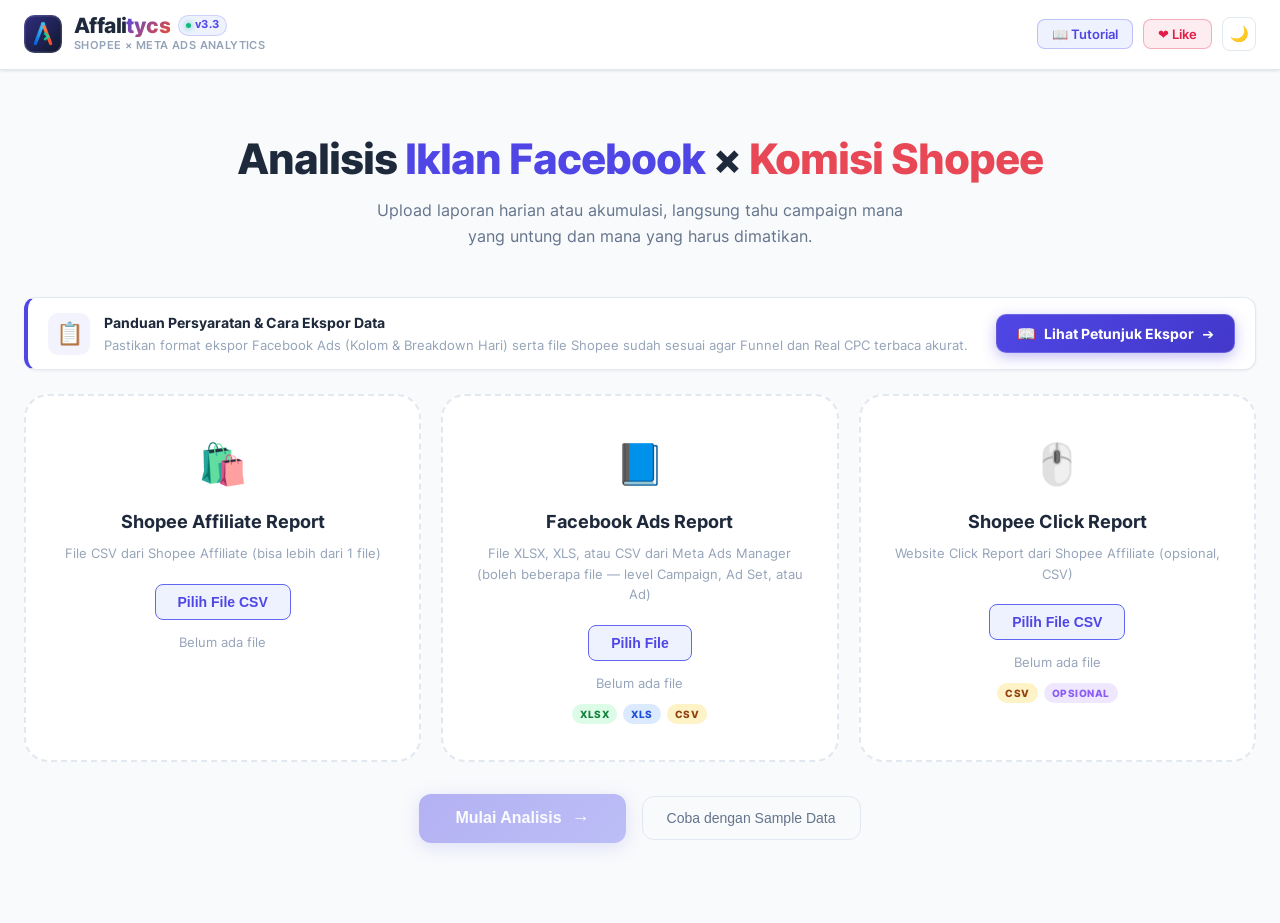
==== commit 4eed9b9d: "feat: custom confirmation dialog box and bulletproof styled export guide button" ====
--- a/index.html
+++ b/index.html
@@ -6,7 +6,65 @@
   <title>Affalitycs — Shopee Affiliate × Facebook Ads Dashboard</title>
   <meta name="description" content="Tool analisis ROAS dan profitabilitas untuk Shopee Affiliate yang menggunakan Facebook Ads. Upload dua file, langsung dapat insight." />
   <link rel="icon" href="data:image/svg+xml,%3Csvg xmlns='http://www.w3.org/2000/svg' viewBox='0 0 40 40'%3E%3Crect width='40' height='40' rx='10' fill='%231e1b4b'/%3E%3Cpath d='M12 30L19.5 10.5' stroke='%2338bdf8' stroke-width='3.5' stroke-linecap='round'/%3E%3Cpath d='M20.5 10.5L28 30' stroke='%23ee4d2d' stroke-width='3.5' stroke-linecap='round'/%3E%3Cpath d='M15 22.5H25' stroke='%2310b981' stroke-width='3' stroke-linecap='round'/%3E%3Cpath d='M22.5 19.5L25.5 22.5L22.5 25.5' stroke='%2310b981' stroke-width='2.5' stroke-linecap='round' stroke-linejoin='round'/%3E%3Ccircle cx='20' cy='9.5' r='2' fill='%2338bdf8'/%3E%3C/svg%3E" />
-  <link rel="stylesheet" href="style.css?v=20260904n" />
+  <link rel="stylesheet" href="style.css?v=20260904q" />
+  <style>
+    /* Critical Guide Banner & Button Fallback */
+    .guide-banner {
+      display: flex !important;
+      align-items: center !important;
+      justify-content: space-between !important;
+      gap: 18px !important;
+      background: var(--bg-card, #ffffff);
+      border: 1px solid var(--border, #e2e8f0);
+      border-left: 4px solid var(--primary, #4f46e5) !important;
+      border-radius: 12px !important;
+      padding: 14px 20px !important;
+      margin-bottom: 24px !important;
+      box-shadow: 0 1px 3px rgba(0,0,0,0.06);
+    }
+    .guide-banner-info {
+      display: flex !important;
+      align-items: center !important;
+      gap: 14px !important;
+      flex: 1 !important;
+    }
+    .guide-banner-icon {
+      font-size: 22px !important;
+      width: 42px !important;
+      height: 42px !important;
+      background: rgba(99, 102, 241, 0.08) !important;
+      border-radius: 10px !important;
+      display: flex !important;
+      align-items: center !important;
+      justify-content: center !important;
+      flex-shrink: 0 !important;
+    }
+    .btn-guide {
+      display: inline-flex !important;
+      align-items: center !important;
+      justify-content: center !important;
+      gap: 8px !important;
+      padding: 10px 20px !important;
+      font-size: 13.5px !important;
+      font-weight: 700 !important;
+      font-family: inherit !important;
+      color: #ffffff !important;
+      background: linear-gradient(135deg, #4f46e5 0%, #4338ca 100%) !important;
+      border: 1px solid rgba(255, 255, 255, 0.18) !important;
+      border-radius: 10px !important;
+      cursor: pointer !important;
+      white-space: nowrap !important;
+      box-shadow: 0 4px 14px rgba(79, 70, 229, 0.35) !important;
+      transition: all 0.2s cubic-bezier(0.4, 0, 0.2, 1) !important;
+      flex-shrink: 0 !important;
+      text-decoration: none !important;
+    }
+    .btn-guide:hover {
+      background: linear-gradient(135deg, #4338ca 0%, #3730a3 100%) !important;
+      transform: translateY(-2px) !important;
+      box-shadow: 0 6px 18px rgba(79, 70, 229, 0.45) !important;
+    }
+  </style>
 </head>
 <body>
   <!-- HEADER -->
@@ -85,7 +143,11 @@
             <p>Pastikan format ekspor Facebook Ads (Kolom & Breakdown Hari) serta file Shopee sudah sesuai agar Funnel dan Real CPC terbaca akurat.</p>
           </div>
         </div>
-        <button type="button" class="btn-guide" onclick="openGuideModal()">Lihat Petunjuk Ekspor →</button>
+        <button type="button" class="btn-guide" onclick="openGuideModal()">
+          <span class="btn-guide-icon">📖</span>
+          <span>Lihat Petunjuk Ekspor</span>
+          <span class="btn-guide-arrow">➔</span>
+        </button>
       </div>
 
       <div class="upload-grid">
@@ -514,19 +576,24 @@
             </div>
             <input type="text" class="table-search" placeholder="Cari produk..." id="search-product" oninput="filterProductTable()" />
           </div>
+          <div class="product-table-hint" style="font-size:12px;color:var(--text-muted);margin:0 0 10px 4px;">
+            ℹ️ <em>Satu checkout (pesanan) dapat berisi lebih dari satu barang. Baris <strong>TOTAL</strong> di bawah menghitung pesanan unik riil yang cocok dengan kartu KPI.</em>
+          </div>
           <div class="table-wrap">
             <table id="tbl-product">
               <thead>
                 <tr>
                   <th onclick="sortTable('tbl-product',0)">Nama Produk ↕</th>
                   <th onclick="sortTable('tbl-product',1)">Kategori ↕</th>
-                  <th onclick="sortTable('tbl-product',2)">Orders ↕</th>
-                  <th onclick="sortTable('tbl-product',3)">Total Nilai (Rp) ↕</th>
-                  <th onclick="sortTable('tbl-product',4)">Komisi (Rp) ↕</th>
-                  <th onclick="sortTable('tbl-product',5)">Campaign</th>
+                  <th onclick="sortTable('tbl-product',2)">Terjual (Qty) ↕</th>
+                  <th onclick="sortTable('tbl-product',3)">Pesanan ↕</th>
+                  <th onclick="sortTable('tbl-product',4)">Total GMV (Rp) ↕</th>
+                  <th onclick="sortTable('tbl-product',5)">Komisi (Rp) ↕</th>
+                  <th onclick="sortTable('tbl-product',6)">Campaign</th>
                 </tr>
               </thead>
               <tbody id="tbody-product"></tbody>
+              <tfoot id="tfoot-product"></tfoot>
             </table>
           </div>
         </div>
@@ -585,6 +652,21 @@
     </div>
   </section>
 
+  <!-- CUSTOM CONFIRMATION & ALERT MODAL -->
+  <div id="confirm-modal" class="confirm-modal-overlay" style="display:none">
+    <div class="confirm-modal-box">
+      <div class="confirm-icon-wrapper is-danger" id="confirm-icon-wrap">
+        <span id="confirm-modal-icon" class="confirm-icon">⚠️</span>
+      </div>
+      <h3 id="confirm-modal-title" class="confirm-title">Konfirmasi Tindakan</h3>
+      <p id="confirm-modal-message" class="confirm-message">Apakah Anda yakin ingin melanjutkan?</p>
+      <div class="confirm-modal-actions">
+        <button type="button" id="confirm-btn-cancel" class="btn-confirm-cancel">Batal</button>
+        <button type="button" id="confirm-btn-ok" class="btn-confirm-ok btn-danger">Ya, Lanjutkan</button>
+      </div>
+    </div>
+  </div>
+
   <!-- LOADING OVERLAY -->
   <div id="loading-overlay" style="display:none" class="loading-overlay">
     <div class="loading-box">
@@ -597,7 +679,7 @@
   <script src="vendor/chart.umd.min.js"></script>
   <script src="vendor/chartjs-plugin-datalabels.min.js"></script>
   <script src="vendor/xlsx.full.min.js"></script>
-  <script src="parsers.js?v=20260904a"></script>
-  <script src="app.js?v=20260904j"></script>
+  <script src="parsers.js?v=20260904q"></script>
+  <script src="app.js?v=20260904q"></script>
 </body>
 </html>
--- a/style.css
+++ b/style.css
@@ -37,6 +37,8 @@
 :root[data-theme="dark"] .table-wrap { background: transparent; }
 :root[data-theme="dark"] .btn-export { background: transparent; }
 :root[data-theme="dark"] .chart-empty { color: var(--text-muted); }
+:root[data-theme="dark"] .guide-banner { background: var(--bg-card); border-color: var(--border); }
+:root[data-theme="dark"] .guide-banner-icon { background: rgba(99, 102, 241, 0.2); }
 
 :root {
   --primary: #4f46e5;
@@ -211,6 +213,109 @@
   color: var(--text-secondary);
   max-width: 560px;
   margin: 0 auto;
+}
+
+/* ── GUIDE BANNER ── */
+.guide-banner {
+  display: flex;
+  align-items: center;
+  justify-content: space-between;
+  gap: 18px;
+  background: var(--bg-card);
+  border: 1px solid var(--border);
+  border-left: 4px solid var(--primary);
+  border-radius: var(--radius-lg);
+  padding: 14px 20px;
+  margin-bottom: 24px;
+  box-shadow: var(--shadow-sm);
+  transition: all 0.2s ease;
+}
+.guide-banner:hover {
+  border-color: var(--primary-light);
+  box-shadow: 0 4px 12px rgba(99, 102, 241, 0.08);
+}
+.guide-banner-info {
+  display: flex;
+  align-items: center;
+  gap: 14px;
+  flex: 1;
+}
+.guide-banner-icon {
+  font-size: 22px;
+  width: 42px;
+  height: 42px;
+  background: rgba(99, 102, 241, 0.08);
+  border-radius: 10px;
+  display: flex;
+  align-items: center;
+  justify-content: center;
+  flex-shrink: 0;
+}
+.guide-banner-info strong {
+  display: block;
+  font-size: 14px;
+  font-weight: 700;
+  color: var(--text-primary);
+  margin-bottom: 2px;
+}
+.guide-banner-info p {
+  font-size: 12.5px;
+  color: var(--text-muted);
+  line-height: 1.45;
+  margin: 0;
+}
+.btn-guide {
+  display: inline-flex !important;
+  align-items: center !important;
+  justify-content: center !important;
+  gap: 8px !important;
+  padding: 10px 20px !important;
+  font-size: 13.5px !important;
+  font-weight: 700 !important;
+  font-family: var(--font), system-ui, -apple-system, sans-serif !important;
+  color: #ffffff !important;
+  background: linear-gradient(135deg, #4f46e5 0%, #4338ca 100%) !important;
+  border: 1px solid rgba(255, 255, 255, 0.2) !important;
+  border-radius: var(--radius-md, 10px) !important;
+  cursor: pointer !important;
+  white-space: nowrap !important;
+  box-shadow: 0 4px 14px rgba(79, 70, 229, 0.35) !important;
+  transition: all 0.2s cubic-bezier(0.4, 0, 0.2, 1) !important;
+  flex-shrink: 0 !important;
+  text-decoration: none !important;
+  outline: none !important;
+}
+.btn-guide:hover {
+  background: linear-gradient(135deg, #4338ca 0%, #3730a3 100%) !important;
+  transform: translateY(-2px) !important;
+  box-shadow: 0 6px 18px rgba(79, 70, 229, 0.45) !important;
+}
+.btn-guide:active {
+  transform: translateY(0) !important;
+  box-shadow: 0 2px 6px rgba(79, 70, 229, 0.25) !important;
+}
+.btn-guide-icon {
+  font-size: 15px;
+  line-height: 1;
+}
+.btn-guide-arrow {
+  display: inline-block;
+  font-size: 14px;
+  transition: transform 0.2s ease;
+}
+.btn-guide:hover .btn-guide-arrow {
+  transform: translateX(3px);
+}
+@media (max-width: 680px) {
+  .guide-banner {
+    flex-direction: column;
+    align-items: stretch;
+    gap: 14px;
+  }
+  .btn-guide {
+    width: 100%;
+    justify-content: center;
+  }
 }
 
 .upload-grid {
@@ -1956,3 +2061,147 @@
   overflow-y: auto;
   padding: 20px 24px;
 }
+
+/* ── CUSTOM CONFIRMATION & ALERT MODAL ── */
+.confirm-modal-overlay {
+  position: fixed;
+  inset: 0;
+  background: rgba(15, 23, 42, 0.65);
+  backdrop-filter: blur(8px);
+  -webkit-backdrop-filter: blur(8px);
+  z-index: 1000;
+  display: flex;
+  align-items: center;
+  justify-content: center;
+  padding: 20px;
+  animation: modalBackdropFadeIn 0.2s ease-out;
+}
+@keyframes modalBackdropFadeIn {
+  from { opacity: 0; }
+  to { opacity: 1; }
+}
+.confirm-modal-box {
+  background: var(--bg-card);
+  border: 1px solid var(--border);
+  border-radius: 20px;
+  width: 100%;
+  max-width: 440px;
+  padding: 30px 26px 24px;
+  text-align: center;
+  box-shadow: 0 25px 50px -12px rgba(0, 0, 0, 0.35), 0 0 0 1px rgba(255, 255, 255, 0.05);
+  animation: confirmPop 0.25s cubic-bezier(0.16, 1, 0.3, 1) forwards;
+  display: flex;
+  flex-direction: column;
+  align-items: center;
+}
+@keyframes confirmPop {
+  0% { opacity: 0; transform: scale(0.9) translateY(12px); }
+  100% { opacity: 1; transform: scale(1) translateY(0); }
+}
+.confirm-icon-wrapper {
+  width: 58px;
+  height: 58px;
+  border-radius: 16px;
+  display: flex;
+  align-items: center;
+  justify-content: center;
+  margin-bottom: 16px;
+  font-size: 28px;
+  transition: all 0.2s ease;
+}
+.confirm-icon-wrapper.is-danger {
+  background: rgba(239, 68, 68, 0.12);
+  border: 1px solid rgba(239, 68, 68, 0.25);
+  color: #ef4444;
+}
+.confirm-icon-wrapper.is-primary {
+  background: rgba(99, 102, 241, 0.12);
+  border: 1px solid rgba(99, 102, 241, 0.25);
+  color: var(--primary);
+}
+.confirm-title {
+  font-size: 18px;
+  font-weight: 800;
+  color: var(--text-primary);
+  margin: 0 0 8px;
+  letter-spacing: -0.01em;
+}
+.confirm-message {
+  font-size: 13.5px;
+  color: var(--text-secondary);
+  line-height: 1.55;
+  margin: 0 0 24px;
+}
+.confirm-modal-actions {
+  display: flex;
+  gap: 12px;
+  width: 100%;
+}
+.btn-confirm-cancel {
+  flex: 1;
+  padding: 11px 18px;
+  font-size: 13.5px;
+  font-weight: 600;
+  font-family: var(--font), system-ui, -apple-system, sans-serif;
+  color: var(--text-secondary);
+  background: var(--bg-page);
+  border: 1.5px solid var(--border);
+  border-radius: 10px;
+  cursor: pointer;
+  transition: all 0.15s ease;
+}
+.btn-confirm-cancel:hover {
+  background: var(--bg-card);
+  color: var(--text-primary);
+  border-color: var(--text-muted);
+}
+.btn-confirm-ok {
+  flex: 1;
+  padding: 11px 18px;
+  font-size: 13.5px;
+  font-weight: 700;
+  font-family: var(--font), system-ui, -apple-system, sans-serif;
+  border-radius: 10px;
+  border: none;
+  cursor: pointer;
+  transition: all 0.15s ease;
+}
+.btn-confirm-ok.btn-danger {
+  background: linear-gradient(135deg, #ef4444 0%, #dc2626 100%);
+  color: #ffffff;
+  box-shadow: 0 4px 12px rgba(239, 68, 68, 0.3);
+}
+.btn-confirm-ok.btn-danger:hover {
+  background: linear-gradient(135deg, #dc2626 0%, #b91c1c 100%);
+  transform: translateY(-1px);
+  box-shadow: 0 6px 16px rgba(239, 68, 68, 0.4);
+}
+.btn-confirm-ok.btn-primary-action {
+  background: linear-gradient(135deg, #4f46e5 0%, #4338ca 100%);
+  color: #ffffff;
+  box-shadow: 0 4px 12px rgba(79, 70, 229, 0.3);
+}
+.btn-confirm-ok.btn-primary-action:hover {
+  background: linear-gradient(135deg, #4338ca 0%, #3730a3 100%);
+  transform: translateY(-1px);
+  box-shadow: 0 6px 16px rgba(79, 70, 229, 0.4);
+}
+.btn-confirm-ok:active, .btn-confirm-cancel:active {
+  transform: translateY(0);
+}
+:root[data-theme="dark"] .confirm-modal-box {
+  background: #1e293b;
+  border-color: rgba(255, 255, 255, 0.1);
+  box-shadow: 0 25px 50px -12px rgba(0, 0, 0, 0.7);
+}
+:root[data-theme="dark"] .btn-confirm-cancel {
+  background: #0f172a;
+  border-color: rgba(255, 255, 255, 0.12);
+  color: #cbd5e1;
+}
+:root[data-theme="dark"] .btn-confirm-cancel:hover {
+  background: #1e293b;
+  color: #ffffff;
+  border-color: rgba(255, 255, 255, 0.25);
+}
+
